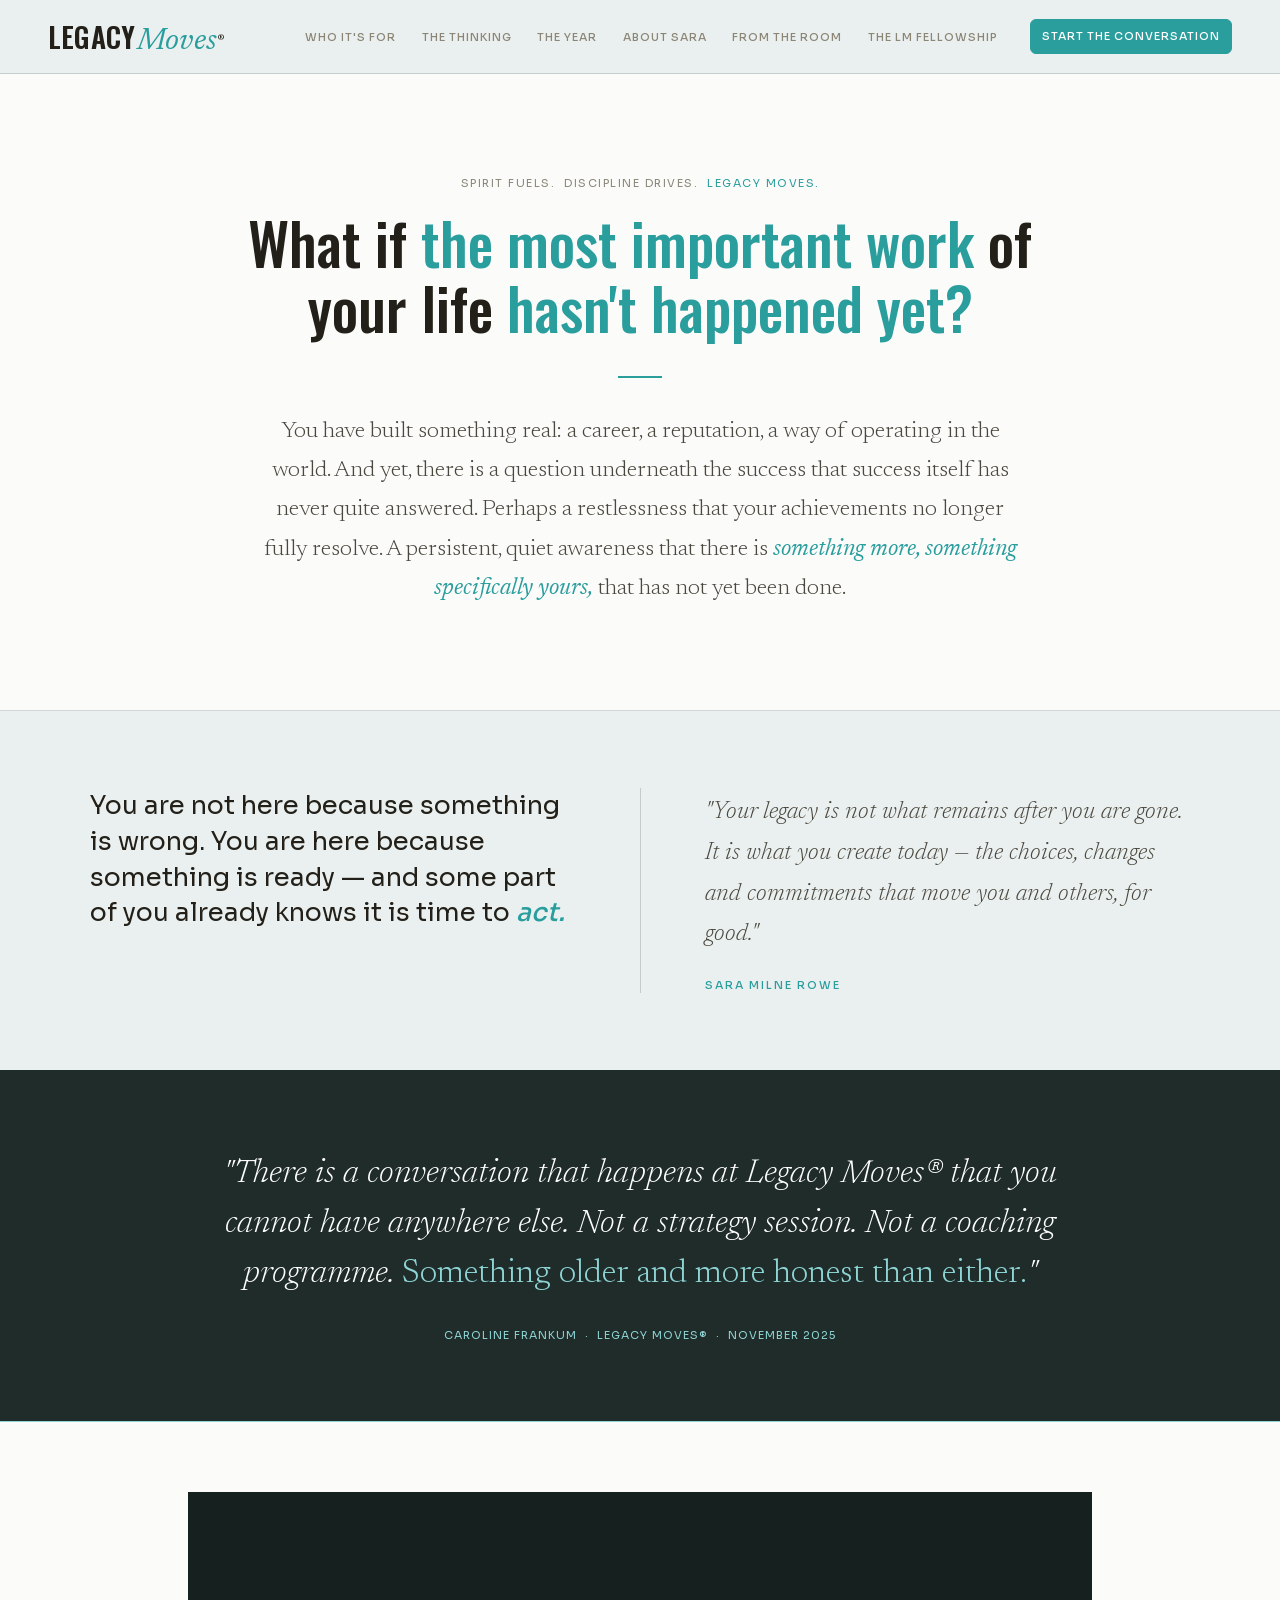
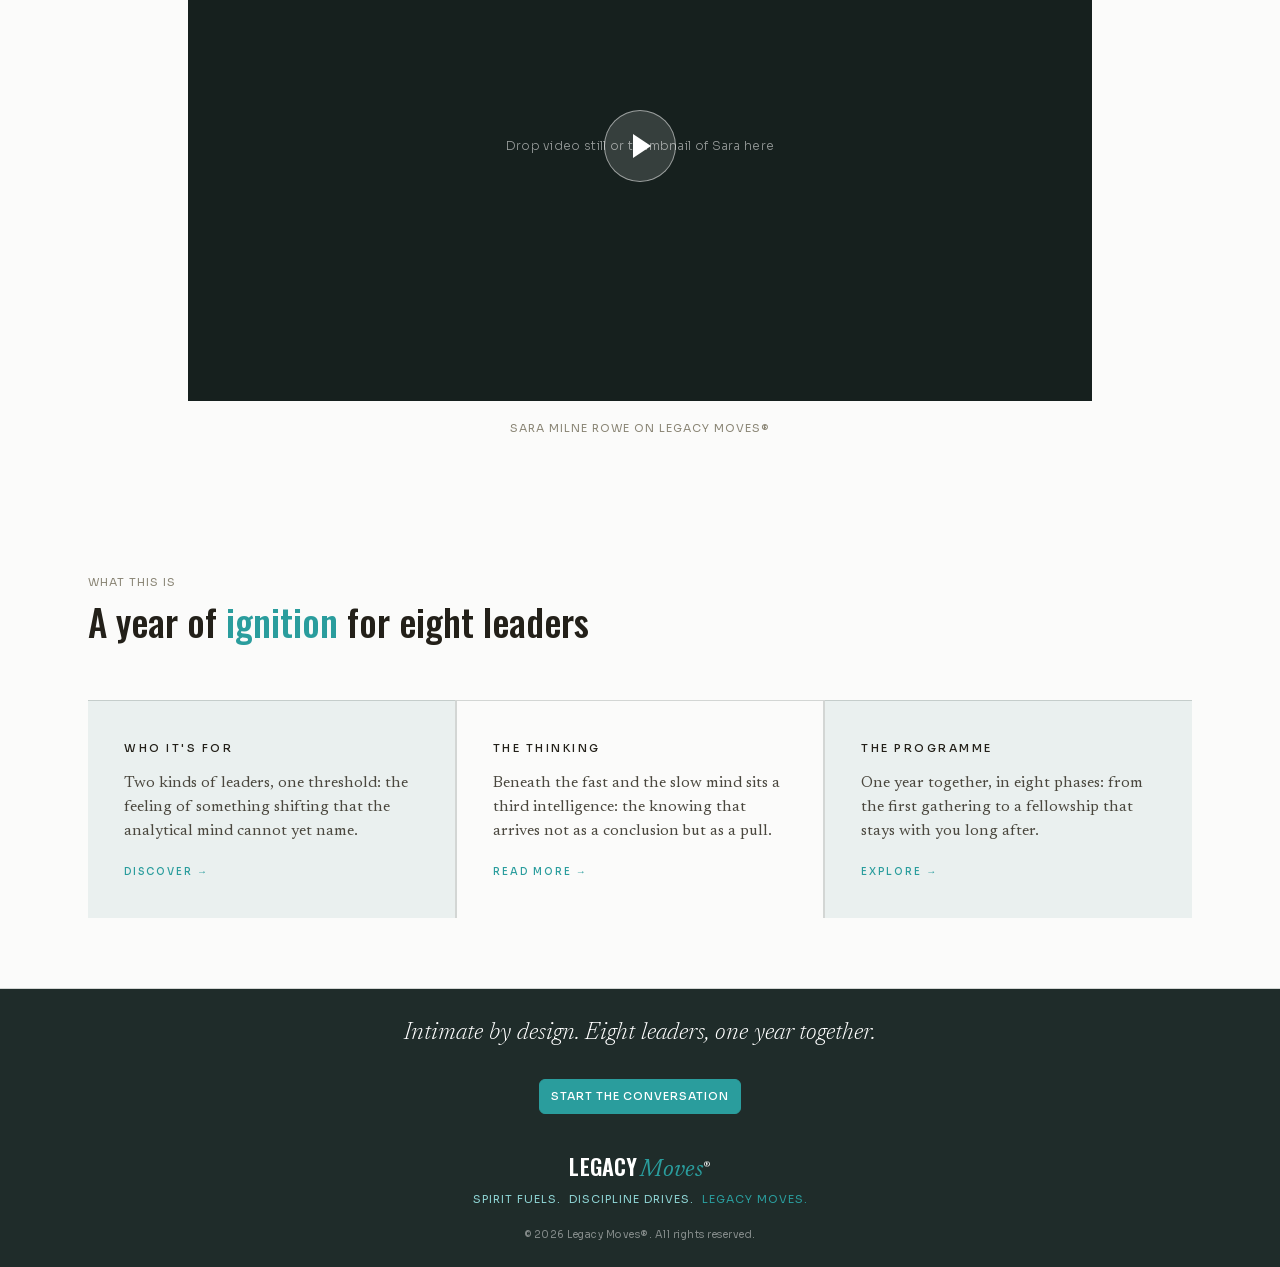
==== index.html @ 5fa6271a "colour updates" ====
<!DOCTYPE html>
<html lang="en">
<head>
<meta charset="utf-8">
<meta name="viewport" content="width=device-width, initial-scale=1">
<title>Legacy Moves® — A year of ignition for eight leaders</title>
<link rel="stylesheet" href="css/fonts.css">
<link rel="stylesheet" href="css/style.css">
</head>
<body>
  <header class="site-header">
    <div class="header-top">
      <a href="index.html" class="logo-lockup">
        <span class="wordmark">Legacy</span><span class="wordmark-script">Moves</span><sup class="wordmark-r">®</sup>
      </a>
      <nav class="site-nav" id="site-nav">
        <a href="who-its-for.html" class="nav-link">Who it's for</a>
        <a href="the-thinking.html" class="nav-link">The thinking</a>
        <a href="the-year.html" class="nav-link">The Year</a>
        <a href="about-sara.html" class="nav-link">About Sara</a>
        <a href="from-the-room.html" class="nav-link">From the room</a>
        <a href="the-fellowship.html" class="nav-link">The LM Fellowship</a>
        <a href="start-the-conversation.html" class="cta-link nav-cta">Start the conversation</a>
      </nav>
      <div class="header-actions">
        <a href="start-the-conversation.html" class="cta-link header-cta">Start the conversation</a>
        <button class="nav-toggle" aria-label="Toggle navigation" aria-expanded="false" aria-controls="site-nav">
          <span class="bar"></span><span class="bar"></span><span class="bar"></span>
        </button>
      </div>
    </div>
  </header>

  <main>

  <div data-screen-label="Home">
    <section style="background:var(--color-bg);border-bottom:1px solid var(--color-border);">
      <div class="wrap" style="max-width:900px;margin:0 auto;padding:clamp(72px,8vw,112px) 48px;text-align:center;">
        <div class="hero-tagline">Spirit Fuels.&nbsp;&nbsp;Discipline Drives.&nbsp;&nbsp;<span style="color:var(--color-teal);">Legacy Moves.</span></div>
        <h1 style="font-family:'Oswald',sans-serif;font-weight:500;text-transform:none;font-size:clamp(30px,4.6vw,58px);line-height:1.12;letter-spacing:0;color:var(--color-text);margin:0;">What if <span style="color:var(--color-teal);">the most important work</span> of your life <span style="color:var(--color-teal);">hasn't happened yet?</span></h1>
        <div style="width:44px;height:2px;background:var(--color-teal);margin:36px auto 0;"></div>
        <p style="font-family:'Newsreader',serif;font-size:clamp(19px,1.8vw,23px);font-weight:300;color:var(--color-text-secondary);max-width:760px;margin:34px auto 0;line-height:1.7;">You have built something real: a career, a reputation, a way of operating in the world. And yet, there is a question underneath the success that success itself has never quite answered. Perhaps a restlessness that your achievements no longer fully resolve. A persistent, quiet awareness that there is <span style="color:var(--color-teal);font-style:italic;font-weight:500;">something more, something specifically yours,</span> that has not yet been done.</p>
      </div>
    </section>

    <section class="wrap" style="background:var(--color-bg-alt);padding:clamp(48px,6vw,80px) 7vw;">
      <div class="stack-sm" style="max-width:1180px;margin:0 auto;display:grid;grid-template-columns:1fr 1px 1fr;gap:clamp(40px,5vw,80px);align-items:stretch;">
        <div>
          <p style="font-family:'Sora',sans-serif;font-size:clamp(20px,2vw,27px);font-weight:400;line-height:1.4;color:var(--color-text);margin:0;">You are not here because something is wrong. You are here because something is ready — and some part of you already knows it is time to <span style="color:var(--color-teal);font-style:italic;font-weight:500;">act.</span></p>
        </div>
        <div class="divider-hide" style="background:var(--color-border);width:1px;"></div>
        <div style="padding-top:4px;">
          <p style="font-family:'Newsreader',serif;font-style:italic;font-weight:300;font-size:clamp(18px,1.9vw,24px);line-height:1.7;color:var(--color-text-secondary);margin:0 0 22px;">"Your legacy is not what remains after you are gone. It is what you create today — the choices, changes and commitments that move you and others, for good."</p>
          <span style="font-family:'Sora',sans-serif;font-size:11px;font-weight:500;letter-spacing:2px;text-transform:uppercase;color:var(--color-teal);">Sara Milne Rowe</span>
        </div>
      </div>
    </section>

    <section style="background:var(--color-brown);padding:80px 80px;position:relative;overflow:hidden;">
      <p style="font-family:'Newsreader',serif;font-size:clamp(22px,2.6vw,34px);font-weight:300;font-style:italic;line-height:1.5;color:var(--color-white);max-width:880px;margin:0 auto;text-align:center;position:relative;text-wrap:balance;">"There is a conversation that happens at Legacy Moves® that you cannot have anywhere else. Not a strategy session. Not a coaching programme. <em style="color:var(--color-teal-light);font-style:normal;">Something older and more honest </em><span style="white-space:nowrap;"><em style="color:var(--color-teal-light);font-style:normal;">than either.</em>"</span></p>
      <p style="margin:28px 0 0;text-align:center;font-family:'Sora',sans-serif;font-weight:400;font-size:11px;color:var(--color-teal-light);letter-spacing:1px;text-transform:uppercase;position:relative;">Caroline Frankum &nbsp;·&nbsp; Legacy Moves® &nbsp;·&nbsp; November 2025</p>
      <div style="position:absolute;bottom:0;left:0;right:0;height:1px;background:var(--color-teal-light);"></div>
    </section>

    <section style="background:var(--color-bg);">
      <div class="wrap" style="max-width:1000px;margin:0 auto;padding:clamp(48px,5.5vw,76px) 48px;">
        <div style="aspect-ratio:16/9;background:var(--color-text);position:relative;display:flex;align-items:center;justify-content:center;overflow:hidden;">
          <div class="media-placeholder" style="width:100%;height:100%;">Drop video still or thumbnail of Sara here</div>
          <div style="position:absolute;width:72px;height:72px;border-radius:50%;background:rgba(var(--white-rgb),.14);border:1px solid rgba(var(--white-rgb),.5);display:flex;align-items:center;justify-content:center;pointer-events:none;">
            <div style="width:0;height:0;border-top:12px solid transparent;border-bottom:12px solid transparent;border-left:18px solid var(--color-white);margin-left:4px;"></div>
          </div>
        </div>
        <p style="margin:20px 0 0;text-align:center;font-family:'Sora',sans-serif;font-weight:400;font-size:11px;color:var(--color-text-label);letter-spacing:1px;text-transform:uppercase;">Sara Milne Rowe on Legacy Moves®</p>
      </div>
    </section>

    <section style="background:var(--color-bg);border-bottom:1px solid var(--color-border);">
      <div class="wrap" style="max-width:1200px;margin:0 auto;padding:clamp(48px,5.5vw,76px) 48px;">
        <div style="margin-bottom:56px;">
          <span style="font-family:'Sora',sans-serif;font-size:11px;font-weight:400;letter-spacing:1px;color:var(--color-text-label);text-transform:uppercase;display:block;">What this is</span>
          <h2 style="font-family:'Oswald',sans-serif;font-weight:500;text-transform:none;font-size:clamp(24px,2.9vw,38px);line-height:1.15;color:var(--color-text);margin:12px 0 0;">A year of <span style="color:var(--color-teal);">ignition</span> for eight leaders</h2>
        </div>
        <div class="stack-sm" style="display:grid;grid-template-columns:repeat(3,1fr);gap:2px;background:var(--color-border);">
          <a href="who-its-for.html" style="text-decoration:none;color:inherit;cursor:pointer;background:var(--color-bg-alt);padding:40px 36px;border-top:1px solid var(--color-border);display:flex;flex-direction:column;">
            <span style="font-family:'Sora',sans-serif;font-size:11px;font-weight:500;letter-spacing:2.5px;color:var(--color-text);text-transform:uppercase;">Who it's for</span>
            <p style="font-family:'Newsreader',serif;font-size:16px;font-weight:400;color:var(--color-text-secondary);line-height:1.5;margin:16px 0 22px;">Two kinds of leaders, one threshold: the feeling of something shifting that the analytical mind cannot yet name.</p>
            <span style="font-family:'Sora',sans-serif;font-size:10px;font-weight:500;letter-spacing:2px;color:var(--color-teal);text-transform:uppercase;margin-top:auto;">Discover →</span>
          </a>
          <a href="the-thinking.html" style="text-decoration:none;color:inherit;cursor:pointer;background:var(--color-bg);padding:40px 36px;border-top:1px solid var(--color-border);display:flex;flex-direction:column;">
            <span style="font-family:'Sora',sans-serif;font-size:11px;font-weight:500;letter-spacing:2.5px;color:var(--color-text);text-transform:uppercase;">The thinking</span>
            <p style="font-family:'Newsreader',serif;font-size:16px;font-weight:400;color:var(--color-text-secondary);line-height:1.5;margin:16px 0 22px;">Beneath the fast and the slow mind sits a third intelligence: the knowing that arrives not as a conclusion but as a pull.</p>
            <span style="font-family:'Sora',sans-serif;font-size:10px;font-weight:500;letter-spacing:2px;color:var(--color-teal);text-transform:uppercase;margin-top:auto;">Read more →</span>
          </a>
          <a href="the-year.html" style="text-decoration:none;color:inherit;cursor:pointer;background:var(--color-bg-alt);padding:40px 36px;border-top:1px solid var(--color-border);display:flex;flex-direction:column;">
            <span style="font-family:'Sora',sans-serif;font-size:11px;font-weight:500;letter-spacing:2.5px;color:var(--color-text);text-transform:uppercase;">The programme</span>
            <p style="font-family:'Newsreader',serif;font-size:16px;font-weight:400;color:var(--color-text-secondary);line-height:1.5;margin:16px 0 22px;">One year together, in eight phases: from the first gathering to a fellowship that stays with you long after.</p>
            <span style="font-family:'Sora',sans-serif;font-size:10px;font-weight:500;letter-spacing:2px;color:var(--color-teal);text-transform:uppercase;margin-top:auto;">Explore →</span>
          </a>
        </div>
      </div>
    </section>


  </div>
  
  </main>

  <footer class="site-footer">
    <div class="footer-inner">
      <p class="footer-quote">Intimate by design. Eight leaders, one year together.</p>
      <a href="start-the-conversation.html" class="cta-link footer-cta">Start the conversation</a>
      <a href="index.html" class="footer-logo"><span class="wordmark">Legacy</span><span class="wordmark-script">Moves</span><sup class="wordmark-r">®</sup></a>
      <div class="footer-tagline">Spirit Fuels.&nbsp;&nbsp;Discipline Drives.&nbsp;&nbsp;<span style="color:var(--color-teal);">Legacy Moves.</span></div>
      <div class="footer-copyright">© 2026 Legacy Moves®. All rights reserved.</div>
    </div>
  </footer>

<script src="js/nav.js"></script>
</body>
</html>
---- css/fonts.css ----
/* vietnamese */
@font-face {
  font-family: 'Newsreader';
  font-style: italic;
  font-weight: 300;
  font-display: swap;
  src: url("/assets/fonts/cfc5e16e.woff2") format('woff2');
  unicode-range: U+0102-0103, U+0110-0111, U+0128-0129, U+0168-0169, U+01A0-01A1, U+01AF-01B0, U+0300-0301, U+0303-0304, U+0308-0309, U+0323, U+0329, U+1EA0-1EF9, U+20AB;
}
/* latin-ext */
@font-face {
  font-family: 'Newsreader';
  font-style: italic;
  font-weight: 300;
  font-display: swap;
  src: url("/assets/fonts/afd64fbc.woff2") format('woff2');
  unicode-range: U+0100-02BA, U+02BD-02C5, U+02C7-02CC, U+02CE-02D7, U+02DD-02FF, U+0304, U+0308, U+0329, U+1D00-1DBF, U+1E00-1E9F, U+1EF2-1EFF, U+2020, U+20A0-20AB, U+20AD-20C0, U+2113, U+2C60-2C7F, U+A720-A7FF;
}
/* latin */
@font-face {
  font-family: 'Newsreader';
  font-style: italic;
  font-weight: 300;
  font-display: swap;
  src: url("/assets/fonts/094e027c.woff2") format('woff2');
  unicode-range: U+0000-00FF, U+0131, U+0152-0153, U+02BB-02BC, U+02C6, U+02DA, U+02DC, U+0304, U+0308, U+0329, U+2000-206F, U+20AC, U+2122, U+2191, U+2193, U+2212, U+2215, U+FEFF, U+FFFD;
}
/* vietnamese */
@font-face {
  font-family: 'Newsreader';
  font-style: italic;
  font-weight: 400;
  font-display: swap;
  src: url("/assets/fonts/cfc5e16e.woff2") format('woff2');
  unicode-range: U+0102-0103, U+0110-0111, U+0128-0129, U+0168-0169, U+01A0-01A1, U+01AF-01B0, U+0300-0301, U+0303-0304, U+0308-0309, U+0323, U+0329, U+1EA0-1EF9, U+20AB;
}
/* latin-ext */
@font-face {
  font-family: 'Newsreader';
  font-style: italic;
  font-weight: 400;
  font-display: swap;
  src: url("/assets/fonts/afd64fbc.woff2") format('woff2');
  unicode-range: U+0100-02BA, U+02BD-02C5, U+02C7-02CC, U+02CE-02D7, U+02DD-02FF, U+0304, U+0308, U+0329, U+1D00-1DBF, U+1E00-1E9F, U+1EF2-1EFF, U+2020, U+20A0-20AB, U+20AD-20C0, U+2113, U+2C60-2C7F, U+A720-A7FF;
}
/* latin */
@font-face {
  font-family: 'Newsreader';
  font-style: italic;
  font-weight: 400;
  font-display: swap;
  src: url("/assets/fonts/094e027c.woff2") format('woff2');
  unicode-range: U+0000-00FF, U+0131, U+0152-0153, U+02BB-02BC, U+02C6, U+02DA, U+02DC, U+0304, U+0308, U+0329, U+2000-206F, U+20AC, U+2122, U+2191, U+2193, U+2212, U+2215, U+FEFF, U+FFFD;
}
/* vietnamese */
@font-face {
  font-family: 'Newsreader';
  font-style: normal;
  font-weight: 300;
  font-display: swap;
  src: url("/assets/fonts/a1103eac.woff2") format('woff2');
  unicode-range: U+0102-0103, U+0110-0111, U+0128-0129, U+0168-0169, U+01A0-01A1, U+01AF-01B0, U+0300-0301, U+0303-0304, U+0308-0309, U+0323, U+0329, U+1EA0-1EF9, U+20AB;
}
/* latin-ext */
@font-face {
  font-family: 'Newsreader';
  font-style: normal;
  font-weight: 300;
  font-display: swap;
  src: url("/assets/fonts/340920d0.woff2") format('woff2');
  unicode-range: U+0100-02BA, U+02BD-02C5, U+02C7-02CC, U+02CE-02D7, U+02DD-02FF, U+0304, U+0308, U+0329, U+1D00-1DBF, U+1E00-1E9F, U+1EF2-1EFF, U+2020, U+20A0-20AB, U+20AD-20C0, U+2113, U+2C60-2C7F, U+A720-A7FF;
}
/* latin */
@font-face {
  font-family: 'Newsreader';
  font-style: normal;
  font-weight: 300;
  font-display: swap;
  src: url("/assets/fonts/ece4867a.woff2") format('woff2');
  unicode-range: U+0000-00FF, U+0131, U+0152-0153, U+02BB-02BC, U+02C6, U+02DA, U+02DC, U+0304, U+0308, U+0329, U+2000-206F, U+20AC, U+2122, U+2191, U+2193, U+2212, U+2215, U+FEFF, U+FFFD;
}
/* vietnamese */
@font-face {
  font-family: 'Newsreader';
  font-style: normal;
  font-weight: 400;
  font-display: swap;
  src: url("/assets/fonts/a1103eac.woff2") format('woff2');
  unicode-range: U+0102-0103, U+0110-0111, U+0128-0129, U+0168-0169, U+01A0-01A1, U+01AF-01B0, U+0300-0301, U+0303-0304, U+0308-0309, U+0323, U+0329, U+1EA0-1EF9, U+20AB;
}
/* latin-ext */
@font-face {
  font-family: 'Newsreader';
  font-style: normal;
  font-weight: 400;
  font-display: swap;
  src: url("/assets/fonts/340920d0.woff2") format('woff2');
  unicode-range: U+0100-02BA, U+02BD-02C5, U+02C7-02CC, U+02CE-02D7, U+02DD-02FF, U+0304, U+0308, U+0329, U+1D00-1DBF, U+1E00-1E9F, U+1EF2-1EFF, U+2020, U+20A0-20AB, U+20AD-20C0, U+2113, U+2C60-2C7F, U+A720-A7FF;
}
/* latin */
@font-face {
  font-family: 'Newsreader';
  font-style: normal;
  font-weight: 400;
  font-display: swap;
  src: url("/assets/fonts/ece4867a.woff2") format('woff2');
  unicode-range: U+0000-00FF, U+0131, U+0152-0153, U+02BB-02BC, U+02C6, U+02DA, U+02DC, U+0304, U+0308, U+0329, U+2000-206F, U+20AC, U+2122, U+2191, U+2193, U+2212, U+2215, U+FEFF, U+FFFD;
}
/* vietnamese */
@font-face {
  font-family: 'Newsreader';
  font-style: normal;
  font-weight: 500;
  font-display: swap;
  src: url("/assets/fonts/a1103eac.woff2") format('woff2');
  unicode-range: U+0102-0103, U+0110-0111, U+0128-0129, U+0168-0169, U+01A0-01A1, U+01AF-01B0, U+0300-0301, U+0303-0304, U+0308-0309, U+0323, U+0329, U+1EA0-1EF9, U+20AB;
}
/* latin-ext */
@font-face {
  font-family: 'Newsreader';
  font-style: normal;
  font-weight: 500;
  font-display: swap;
  src: url("/assets/fonts/340920d0.woff2") format('woff2');
  unicode-range: U+0100-02BA, U+02BD-02C5, U+02C7-02CC, U+02CE-02D7, U+02DD-02FF, U+0304, U+0308, U+0329, U+1D00-1DBF, U+1E00-1E9F, U+1EF2-1EFF, U+2020, U+20A0-20AB, U+20AD-20C0, U+2113, U+2C60-2C7F, U+A720-A7FF;
}
/* latin */
@font-face {
  font-family: 'Newsreader';
  font-style: normal;
  font-weight: 500;
  font-display: swap;
  src: url("/assets/fonts/ece4867a.woff2") format('woff2');
  unicode-range: U+0000-00FF, U+0131, U+0152-0153, U+02BB-02BC, U+02C6, U+02DA, U+02DC, U+0304, U+0308, U+0329, U+2000-206F, U+20AC, U+2122, U+2191, U+2193, U+2212, U+2215, U+FEFF, U+FFFD;
}
/* vietnamese */
@font-face {
  font-family: 'Newsreader';
  font-style: normal;
  font-weight: 600;
  font-display: swap;
  src: url("/assets/fonts/a1103eac.woff2") format('woff2');
  unicode-range: U+0102-0103, U+0110-0111, U+0128-0129, U+0168-0169, U+01A0-01A1, U+01AF-01B0, U+0300-0301, U+0303-0304, U+0308-0309, U+0323, U+0329, U+1EA0-1EF9, U+20AB;
}
/* latin-ext */
@font-face {
  font-family: 'Newsreader';
  font-style: normal;
  font-weight: 600;
  font-display: swap;
  src: url("/assets/fonts/340920d0.woff2") format('woff2');
  unicode-range: U+0100-02BA, U+02BD-02C5, U+02C7-02CC, U+02CE-02D7, U+02DD-02FF, U+0304, U+0308, U+0329, U+1D00-1DBF, U+1E00-1E9F, U+1EF2-1EFF, U+2020, U+20A0-20AB, U+20AD-20C0, U+2113, U+2C60-2C7F, U+A720-A7FF;
}
/* latin */
@font-face {
  font-family: 'Newsreader';
  font-style: normal;
  font-weight: 600;
  font-display: swap;
  src: url("/assets/fonts/ece4867a.woff2") format('woff2');
  unicode-range: U+0000-00FF, U+0131, U+0152-0153, U+02BB-02BC, U+02C6, U+02DA, U+02DC, U+0304, U+0308, U+0329, U+2000-206F, U+20AC, U+2122, U+2191, U+2193, U+2212, U+2215, U+FEFF, U+FFFD;
}
/* cyrillic-ext */
@font-face {
  font-family: 'Oswald';
  font-style: normal;
  font-weight: 500;
  font-display: swap;
  src: url("/assets/fonts/bccea390.woff2") format('woff2');
  unicode-range: U+0460-052F, U+1C80-1C8A, U+20B4, U+2DE0-2DFF, U+A640-A69F, U+FE2E-FE2F;
}
/* cyrillic */
@font-face {
  font-family: 'Oswald';
  font-style: normal;
  font-weight: 500;
  font-display: swap;
  src: url("/assets/fonts/b492209b.woff2") format('woff2');
  unicode-range: U+0301, U+0400-045F, U+0490-0491, U+04B0-04B1, U+2116;
}
/* vietnamese */
@font-face {
  font-family: 'Oswald';
  font-style: normal;
  font-weight: 500;
  font-display: swap;
  src: url("/assets/fonts/a091913e.woff2") format('woff2');
  unicode-range: U+0102-0103, U+0110-0111, U+0128-0129, U+0168-0169, U+01A0-01A1, U+01AF-01B0, U+0300-0301, U+0303-0304, U+0308-0309, U+0323, U+0329, U+1EA0-1EF9, U+20AB;
}
/* latin-ext */
@font-face {
  font-family: 'Oswald';
  font-style: normal;
  font-weight: 500;
  font-display: swap;
  src: url("/assets/fonts/d743a688.woff2") format('woff2');
  unicode-range: U+0100-02BA, U+02BD-02C5, U+02C7-02CC, U+02CE-02D7, U+02DD-02FF, U+0304, U+0308, U+0329, U+1D00-1DBF, U+1E00-1E9F, U+1EF2-1EFF, U+2020, U+20A0-20AB, U+20AD-20C0, U+2113, U+2C60-2C7F, U+A720-A7FF;
}
/* latin */
@font-face {
  font-family: 'Oswald';
  font-style: normal;
  font-weight: 500;
  font-display: swap;
  src: url("/assets/fonts/98497f01.woff2") format('woff2');
  unicode-range: U+0000-00FF, U+0131, U+0152-0153, U+02BB-02BC, U+02C6, U+02DA, U+02DC, U+0304, U+0308, U+0329, U+2000-206F, U+20AC, U+2122, U+2191, U+2193, U+2212, U+2215, U+FEFF, U+FFFD;
}
/* cyrillic-ext */
@font-face {
  font-family: 'Oswald';
  font-style: normal;
  font-weight: 600;
  font-display: swap;
  src: url("/assets/fonts/bccea390.woff2") format('woff2');
  unicode-range: U+0460-052F, U+1C80-1C8A, U+20B4, U+2DE0-2DFF, U+A640-A69F, U+FE2E-FE2F;
}
/* cyrillic */
@font-face {
  font-family: 'Oswald';
  font-style: normal;
  font-weight: 600;
  font-display: swap;
  src: url("/assets/fonts/b492209b.woff2") format('woff2');
  unicode-range: U+0301, U+0400-045F, U+0490-0491, U+04B0-04B1, U+2116;
}
/* vietnamese */
@font-face {
  font-family: 'Oswald';
  font-style: normal;
  font-weight: 600;
  font-display: swap;
  src: url("/assets/fonts/a091913e.woff2") format('woff2');
  unicode-range: U+0102-0103, U+0110-0111, U+0128-0129, U+0168-0169, U+01A0-01A1, U+01AF-01B0, U+0300-0301, U+0303-0304, U+0308-0309, U+0323, U+0329, U+1EA0-1EF9, U+20AB;
}
/* latin-ext */
@font-face {
  font-family: 'Oswald';
  font-style: normal;
  font-weight: 600;
  font-display: swap;
  src: url("/assets/fonts/d743a688.woff2") format('woff2');
  unicode-range: U+0100-02BA, U+02BD-02C5, U+02C7-02CC, U+02CE-02D7, U+02DD-02FF, U+0304, U+0308, U+0329, U+1D00-1DBF, U+1E00-1E9F, U+1EF2-1EFF, U+2020, U+20A0-20AB, U+20AD-20C0, U+2113, U+2C60-2C7F, U+A720-A7FF;
}
/* latin */
@font-face {
  font-family: 'Oswald';
  font-style: normal;
  font-weight: 600;
  font-display: swap;
  src: url("/assets/fonts/98497f01.woff2") format('woff2');
  unicode-range: U+0000-00FF, U+0131, U+0152-0153, U+02BB-02BC, U+02C6, U+02DA, U+02DC, U+0304, U+0308, U+0329, U+2000-206F, U+20AC, U+2122, U+2191, U+2193, U+2212, U+2215, U+FEFF, U+FFFD;
}
/* cyrillic-ext */
@font-face {
  font-family: 'Oswald';
  font-style: normal;
  font-weight: 700;
  font-display: swap;
  src: url("/assets/fonts/bccea390.woff2") format('woff2');
  unicode-range: U+0460-052F, U+1C80-1C8A, U+20B4, U+2DE0-2DFF, U+A640-A69F, U+FE2E-FE2F;
}
/* cyrillic */
@font-face {
  font-family: 'Oswald';
  font-style: normal;
  font-weight: 700;
  font-display: swap;
  src: url("/assets/fonts/b492209b.woff2") format('woff2');
  unicode-range: U+0301, U+0400-045F, U+0490-0491, U+04B0-04B1, U+2116;
}
/* vietnamese */
@font-face {
  font-family: 'Oswald';
  font-style: normal;
  font-weight: 700;
  font-display: swap;
  src: url("/assets/fonts/a091913e.woff2") format('woff2');
  unicode-range: U+0102-0103, U+0110-0111, U+0128-0129, U+0168-0169, U+01A0-01A1, U+01AF-01B0, U+0300-0301, U+0303-0304, U+0308-0309, U+0323, U+0329, U+1EA0-1EF9, U+20AB;
}
/* latin-ext */
@font-face {
  font-family: 'Oswald';
  font-style: normal;
  font-weight: 700;
  font-display: swap;
  src: url("/assets/fonts/d743a688.woff2") format('woff2');
  unicode-range: U+0100-02BA, U+02BD-02C5, U+02C7-02CC, U+02CE-02D7, U+02DD-02FF, U+0304, U+0308, U+0329, U+1D00-1DBF, U+1E00-1E9F, U+1EF2-1EFF, U+2020, U+20A0-20AB, U+20AD-20C0, U+2113, U+2C60-2C7F, U+A720-A7FF;
}
/* latin */
@font-face {
  font-family: 'Oswald';
  font-style: normal;
  font-weight: 700;
  font-display: swap;
  src: url("/assets/fonts/98497f01.woff2") format('woff2');
  unicode-range: U+0000-00FF, U+0131, U+0152-0153, U+02BB-02BC, U+02C6, U+02DA, U+02DC, U+0304, U+0308, U+0329, U+2000-206F, U+20AC, U+2122, U+2191, U+2193, U+2212, U+2215, U+FEFF, U+FFFD;
}
/* latin-ext */
@font-face {
  font-family: 'Sora';
  font-style: normal;
  font-weight: 300;
  font-display: swap;
  src: url("/assets/fonts/57569755.woff2") format('woff2');
  unicode-range: U+0100-02BA, U+02BD-02C5, U+02C7-02CC, U+02CE-02D7, U+02DD-02FF, U+0304, U+0308, U+0329, U+1D00-1DBF, U+1E00-1E9F, U+1EF2-1EFF, U+2020, U+20A0-20AB, U+20AD-20C0, U+2113, U+2C60-2C7F, U+A720-A7FF;
}
/* latin */
@font-face {
  font-family: 'Sora';
  font-style: normal;
  font-weight: 300;
  font-display: swap;
  src: url("/assets/fonts/3f2273fe.woff2") format('woff2');
  unicode-range: U+0000-00FF, U+0131, U+0152-0153, U+02BB-02BC, U+02C6, U+02DA, U+02DC, U+0304, U+0308, U+0329, U+2000-206F, U+20AC, U+2122, U+2191, U+2193, U+2212, U+2215, U+FEFF, U+FFFD;
}
/* latin-ext */
@font-face {
  font-family: 'Sora';
  font-style: normal;
  font-weight: 400;
  font-display: swap;
  src: url("/assets/fonts/57569755.woff2") format('woff2');
  unicode-range: U+0100-02BA, U+02BD-02C5, U+02C7-02CC, U+02CE-02D7, U+02DD-02FF, U+0304, U+0308, U+0329, U+1D00-1DBF, U+1E00-1E9F, U+1EF2-1EFF, U+2020, U+20A0-20AB, U+20AD-20C0, U+2113, U+2C60-2C7F, U+A720-A7FF;
}
/* latin */
@font-face {
  font-family: 'Sora';
  font-style: normal;
  font-weight: 400;
  font-display: swap;
  src: url("/assets/fonts/3f2273fe.woff2") format('woff2');
  unicode-range: U+0000-00FF, U+0131, U+0152-0153, U+02BB-02BC, U+02C6, U+02DA, U+02DC, U+0304, U+0308, U+0329, U+2000-206F, U+20AC, U+2122, U+2191, U+2193, U+2212, U+2215, U+FEFF, U+FFFD;
}
/* latin-ext */
@font-face {
  font-family: 'Sora';
  font-style: normal;
  font-weight: 500;
  font-display: swap;
  src: url("/assets/fonts/57569755.woff2") format('woff2');
  unicode-range: U+0100-02BA, U+02BD-02C5, U+02C7-02CC, U+02CE-02D7, U+02DD-02FF, U+0304, U+0308, U+0329, U+1D00-1DBF, U+1E00-1E9F, U+1EF2-1EFF, U+2020, U+20A0-20AB, U+20AD-20C0, U+2113, U+2C60-2C7F, U+A720-A7FF;
}
/* latin */
@font-face {
  font-family: 'Sora';
  font-style: normal;
  font-weight: 500;
  font-display: swap;
  src: url("/assets/fonts/3f2273fe.woff2") format('woff2');
  unicode-range: U+0000-00FF, U+0131, U+0152-0153, U+02BB-02BC, U+02C6, U+02DA, U+02DC, U+0304, U+0308, U+0329, U+2000-206F, U+20AC, U+2122, U+2191, U+2193, U+2212, U+2215, U+FEFF, U+FFFD;
}
/* latin-ext */
@font-face {
  font-family: 'Sora';
  font-style: normal;
  font-weight: 600;
  font-display: swap;
  src: url("/assets/fonts/57569755.woff2") format('woff2');
  unicode-range: U+0100-02BA, U+02BD-02C5, U+02C7-02CC, U+02CE-02D7, U+02DD-02FF, U+0304, U+0308, U+0329, U+1D00-1DBF, U+1E00-1E9F, U+1EF2-1EFF, U+2020, U+20A0-20AB, U+20AD-20C0, U+2113, U+2C60-2C7F, U+A720-A7FF;
}
/* latin */
@font-face {
  font-family: 'Sora';
  font-style: normal;
  font-weight: 600;
  font-display: swap;
  src: url("/assets/fonts/3f2273fe.woff2") format('woff2');
  unicode-range: U+0000-00FF, U+0131, U+0152-0153, U+02BB-02BC, U+02C6, U+02DA, U+02DC, U+0304, U+0308, U+0329, U+2000-206F, U+20AC, U+2122, U+2191, U+2193, U+2212, U+2215, U+FEFF, U+FFFD;
}
/* latin-ext */
@font-face {
  font-family: 'Sora';
  font-style: normal;
  font-weight: 700;
  font-display: swap;
  src: url("/assets/fonts/57569755.woff2") format('woff2');
  unicode-range: U+0100-02BA, U+02BD-02C5, U+02C7-02CC, U+02CE-02D7, U+02DD-02FF, U+0304, U+0308, U+0329, U+1D00-1DBF, U+1E00-1E9F, U+1EF2-1EFF, U+2020, U+20A0-20AB, U+20AD-20C0, U+2113, U+2C60-2C7F, U+A720-A7FF;
}
/* latin */
@font-face {
  font-family: 'Sora';
  font-style: normal;
  font-weight: 700;
  font-display: swap;
  src: url("/assets/fonts/3f2273fe.woff2") format('woff2');
  unicode-range: U+0000-00FF, U+0131, U+0152-0153, U+02BB-02BC, U+02C6, U+02DA, U+02DC, U+0304, U+0308, U+0329, U+2000-206F, U+20AC, U+2122, U+2191, U+2193, U+2212, U+2215, U+FEFF, U+FFFD;
}
/* latin-ext */
@font-face {
  font-family: 'Sora';
  font-style: normal;
  font-weight: 800;
  font-display: swap;
  src: url("/assets/fonts/57569755.woff2") format('woff2');
  unicode-range: U+0100-02BA, U+02BD-02C5, U+02C7-02CC, U+02CE-02D7, U+02DD-02FF, U+0304, U+0308, U+0329, U+1D00-1DBF, U+1E00-1E9F, U+1EF2-1EFF, U+2020, U+20A0-20AB, U+20AD-20C0, U+2113, U+2C60-2C7F, U+A720-A7FF;
}
/* latin */
@font-face {
  font-family: 'Sora';
  font-style: normal;
  font-weight: 800;
  font-display: swap;
  src: url("/assets/fonts/3f2273fe.woff2") format('woff2');
  unicode-range: U+0000-00FF, U+0131, U+0152-0153, U+02BB-02BC, U+02C6, U+02DA, U+02DC, U+0304, U+0308, U+0329, U+2000-206F, U+20AC, U+2122, U+2191, U+2193, U+2212, U+2215, U+FEFF, U+FFFD;
}
---- css/style.css ----
/* Legacy Moves — design tokens */
:root {
  /* Brand */
  --color-teal: #2A9D9D;
  --color-teal-hover: #23898A;
  --color-teal-deep: #1E8C8C;
  --color-teal-light: #8ED4D4;

  /* Text */
  --color-text: #232019;
  --color-text-secondary: #4A473E;
  --color-text-muted: #5A5A54;
  --color-text-quote: #726D5F;
  --color-text-label: #8B8676;
  --color-text-faint: #9A9A9A;

  /* Backgrounds */
  --color-bg: #FBFBFA;              
  --color-bg-alt: #EAF0EF;       
  --color-bg-base: #F5F5F5;
  --color-brown: #1F2C2A;          
  --color-placeholder-bg: #16201E; 
  --color-white: #FFFFFF;

  /* Lines & overlays */
  --color-border: rgba(31, 44, 42, .18); 
  --white-rgb: 255, 255, 255;
}

/* Legacy Moves — base styles */
* { box-sizing: border-box; }
html, body { margin: 0; padding: 0; background: var(--color-bg-base); overflow-x: hidden; }
::selection { background: var(--color-bg-base); }
body {
  width: 100%;
  background: var(--color-bg);
  color: var(--color-text);
  font-family: 'Newsreader', serif;
  font-weight: 300;
}
img { max-width: 100%; }
a { color: inherit; }

/* ════════ Container padding — shrinks on small screens ════════ */
@media (max-width: 640px) {
  .wrap {
    padding-left: 24px !important;
    padding-right: 24px !important;
  }
  footer { padding-left: 24px !important; padding-right: 24px !important; }
}

/* ════════ Header / nav ════════ */
header.site-header {
  position: sticky;
  top: 0;
  z-index: 50;
  background: var(--color-bg-alt);
  border-bottom: 1px solid var(--color-border);
}
.header-top {
  width: 100%;
  padding: 16px 48px;
  display: flex;
  align-items: center;
  justify-content: flex-start;
  gap: 32px;
  flex-wrap: nowrap;
}
.logo-lockup { cursor: pointer; text-decoration: none; color: inherit; display: block; flex-shrink: 0; }
.logo-lockup .wordmark {
  font-family: 'Oswald', sans-serif; font-weight: 600; text-transform: uppercase;
  font-size: 28px; letter-spacing: 0.2px; color: var(--color-text);
}
.logo-lockup .wordmark-script {
  font-family: 'Newsreader', serif; font-style: italic; font-weight: 500;
  font-size: 31px; color: var(--color-teal); margin-left: 2px;
}
.logo-lockup .wordmark-r { font-size: 14px; color: var(--color-text); }
.header-actions {
  display: flex;
  align-items: baseline;
  gap: 16px;
  flex-shrink: 0;
  position: relative;
  z-index: 101;
}
.header-cta { padding: 9px; }

nav.site-nav {
  display: flex;
  gap: clamp(14px, 2vw, 30px);
  flex-wrap: nowrap;
  align-items: baseline;
  margin-left: auto;
}
.nav-link {
  position: relative;
  cursor: pointer; text-decoration: none;
  font-family: 'Sora', sans-serif; font-weight: 500; text-transform: uppercase;
  letter-spacing: 1px; font-size: clamp(9px, 1vw, 11px);
  white-space: nowrap; flex-shrink: 0;
  color: var(--color-text-label);
}
.nav-link.active { color: var(--color-text); }
.nav-link.active::after {
  content: '';
  position: absolute;
  left: 0; right: 0; bottom: -5px;
  border-bottom: 1px solid var(--color-teal);
}
.cta-link {
  display: inline-block;
  cursor: pointer; text-decoration: none;
  font-family: 'Sora', sans-serif; font-weight: 500; text-transform: uppercase;
  letter-spacing: 1px; font-size: clamp(9px, 1vw, 11px);
  white-space: nowrap; flex-shrink: 0;
  color: var(--color-white); background: var(--color-teal); border: 1px solid var(--color-teal);
  border-radius: 6px; padding: 11px; line-height: 1;
  transition: background-color .15s ease, border-color .15s ease, transform .1s ease;
}
.nav-cta { display: none; }
a.cta-link:hover { color: var(--color-white); background: var(--color-teal-hover); border-color: var(--color-teal-hover); }
a.cta-link:active { transform: scale(0.97); }

/* Hamburger button — hidden until JS finds the nav doesn't fit */
.nav-toggle {
  display: none;
  appearance: none;
  background: none;
  border: none;
  cursor: pointer;
  padding: 8px;
  margin: -8px -8px -8px 4px;
  flex-shrink: 0;
}
.nav-toggle .bar {
  display: block;
  width: 24px;
  height: 2px;
  background: var(--color-text);
  margin: 5px 0;
  transition: transform .2s ease, opacity .2s ease, background-color .2s ease;
}
.nav-toggle[aria-expanded="true"] .bar:nth-child(1) { transform: translateY(7px) rotate(45deg); }
.nav-toggle[aria-expanded="true"] .bar:nth-child(2) { opacity: 0; }
.nav-toggle[aria-expanded="true"] .bar:nth-child(3) { transform: translateY(-7px) rotate(-45deg); }
.nav-toggle[aria-expanded="true"] .bar { background: var(--color-white); }

/* ════════ Collapsed (hamburger) mode — applied by JS when the nav no longer fits ════════ */
.site-header.nav-collapsed .header-cta { display: none; }
.site-header.nav-collapsed .nav-toggle { display: block; }
.site-header.nav-collapsed nav.site-nav {
  position: fixed;
  inset: 0;
  z-index: 100;
  background: var(--color-brown);
  flex-direction: column;
  align-items: center;
  justify-content: center;
  gap: 28px;
  padding: 96px 24px 48px;
  overflow-y: auto;
  opacity: 0;
  visibility: hidden;
  transition: opacity .3s ease, visibility 0s linear .3s;
}
.site-header.nav-collapsed nav.site-nav.open {
  opacity: 1;
  visibility: visible;
  transition: opacity .3s ease;
}
.site-header.nav-collapsed .nav-link {
  font-size: 20px;
  letter-spacing: 1.5px;
  color: rgba(var(--white-rgb), .65);
}
.site-header.nav-collapsed .nav-link.active { color: var(--color-white); }
.site-header.nav-collapsed .nav-link.active::after { border-bottom-color: var(--color-teal-light); }
.site-header.nav-collapsed .nav-cta {
  display: inline-block;
  margin-top: 16px;
  padding: 14px 32px;
}

@media (max-width: 640px) {
  .header-top { padding: 16px 24px; }
  .logo-lockup .wordmark { font-size: 23px; }
  .logo-lockup .wordmark-script { font-size: 25px; }
}

/* ════════ Footer ════════ */
footer.site-footer {
  padding: 26px 48px;
  background: var(--color-brown);
}
.footer-inner { max-width: 1200px; margin: 0 auto; text-align: center; }
.footer-quote {
  font-family: 'Newsreader', serif; font-style: italic; font-weight: 300;
  font-size: clamp(18px, 2.2vw, 24px); line-height: 1.5; color: var(--color-white);
  max-width: 640px; margin: 0 auto 28px;
}
.footer-cta { display: block; width: fit-content; margin: 0 auto 36px; }
.footer-logo {
  cursor: pointer; text-decoration: none; color: inherit;
}
.footer-logo .wordmark {
  font-family: 'Oswald', sans-serif; font-weight: 600; text-transform: uppercase;
  font-size: 22px; letter-spacing: 0.2px; color: var(--color-white);
}
.footer-logo .wordmark-script {
  font-family: 'Newsreader', serif; font-style: italic; font-weight: 500;
  font-size: 24px; color: var(--color-teal); margin-left: 2px;
}
.footer-logo .wordmark-r { font-size: 13px; color: var(--color-white); }
.footer-tagline {
  font-family: 'Sora', sans-serif; font-weight: 400; font-size: 11px;
  letter-spacing: 1px; text-transform: uppercase; color: var(--color-teal-light); margin-top: 10px;
}
.footer-copyright {
  font-family: 'Sora', sans-serif; font-weight: 400; font-size: 10px;
  letter-spacing: .5px; color: rgba(var(--white-rgb), .45); margin-top: 22px;
}

/* ════════ Homepage hero ════════ */
.hero-tagline {
  font-family: 'Sora', sans-serif; font-weight: 400; font-size: 11px;
  letter-spacing: 1.5px; text-transform: uppercase; color: var(--color-text-label);
  margin-bottom: 20px;
}

/* ════════ Responsive grid utilities ════════ */
/* Two/three column layouts stack below these breakpoints */
@media (max-width: 900px) {
  .stack-md { grid-template-columns: 1fr !important; gap: 48px !important; }
}
@media (max-width: 768px) {
  .stack-sm { grid-template-columns: 1fr !important; }
  .stack-sm .divider-hide { display: none !important; }
  .stack-sm > * + * { margin-top: 0; }
}

/* ════════ Media placeholders (design-tool image/video slots) ════════ */
.media-placeholder {
  display: flex;
  align-items: center;
  justify-content: center;
  text-align: center;
  background: var(--color-placeholder-bg);
  color: rgba(var(--white-rgb), .55);
  font-family: 'Sora', sans-serif;
  font-size: 12px;
  letter-spacing: .3px;
  padding: 24px;
  line-height: 1.5;
}
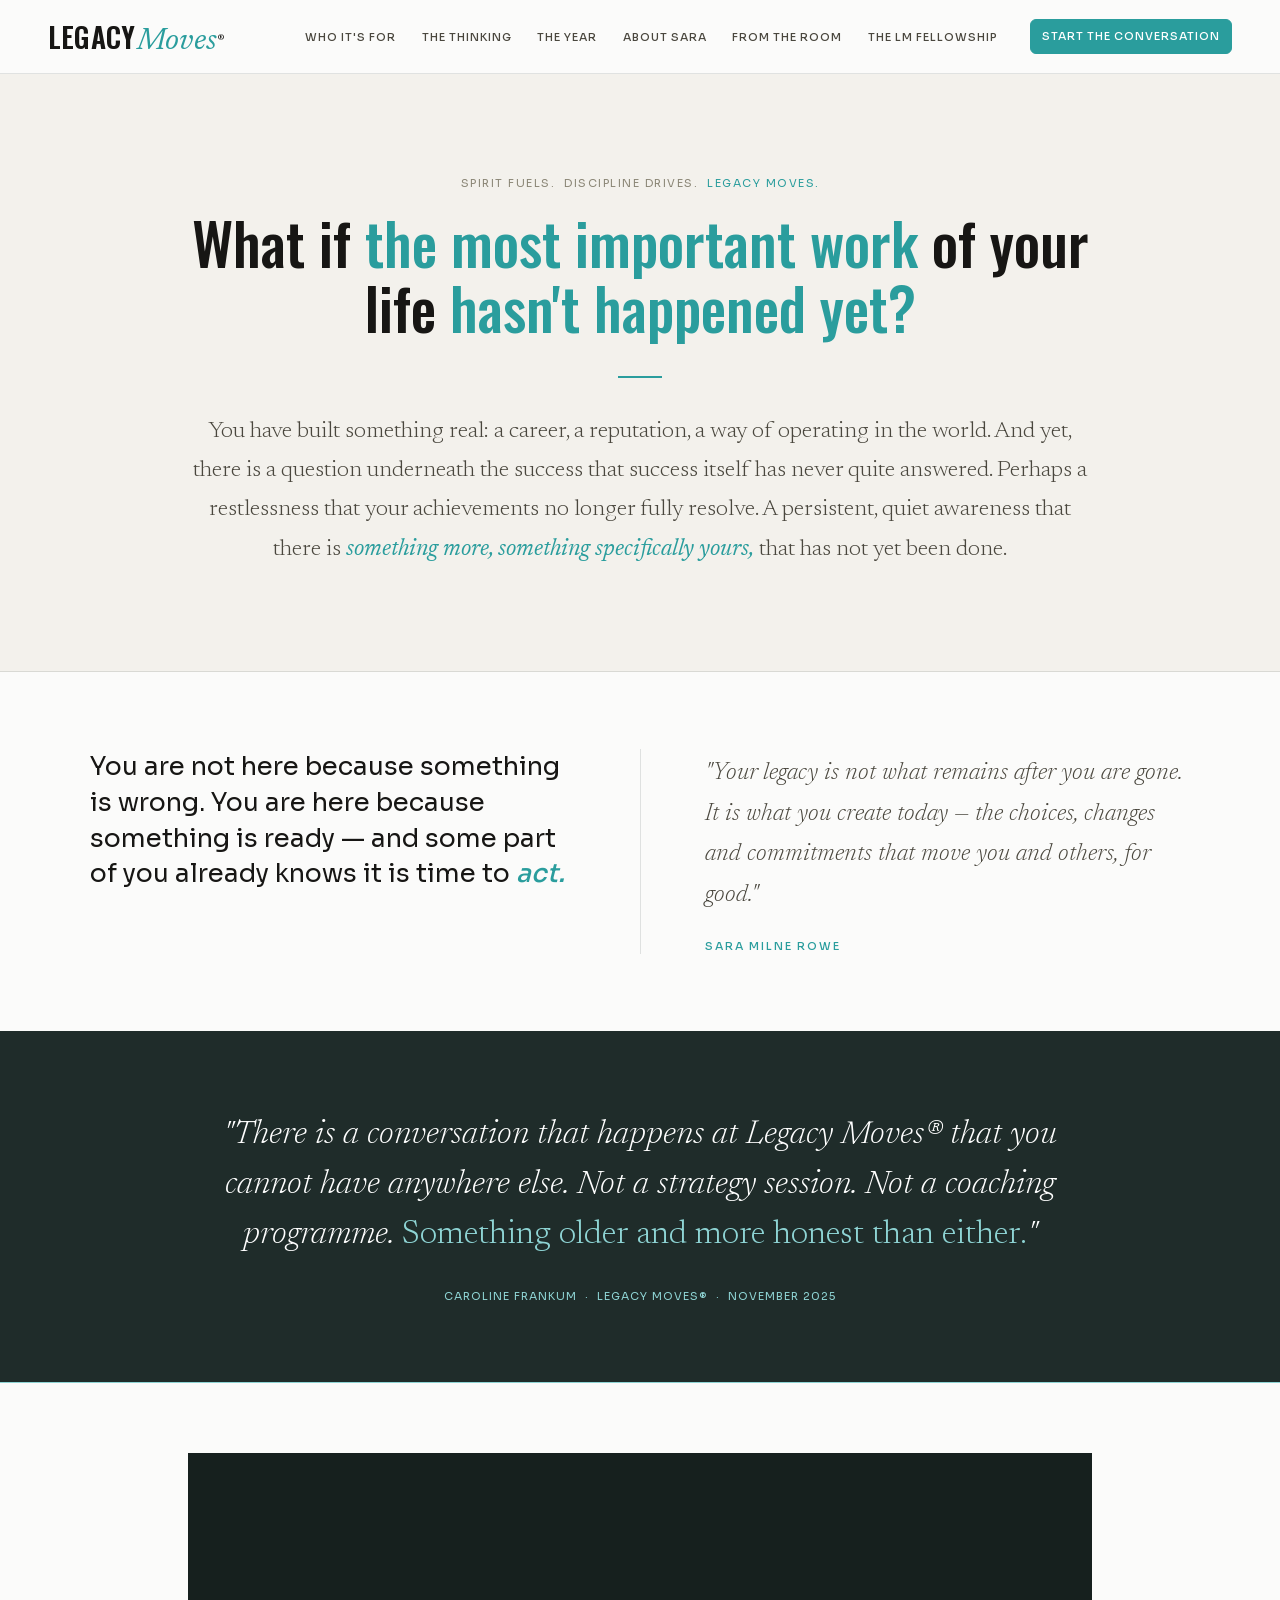
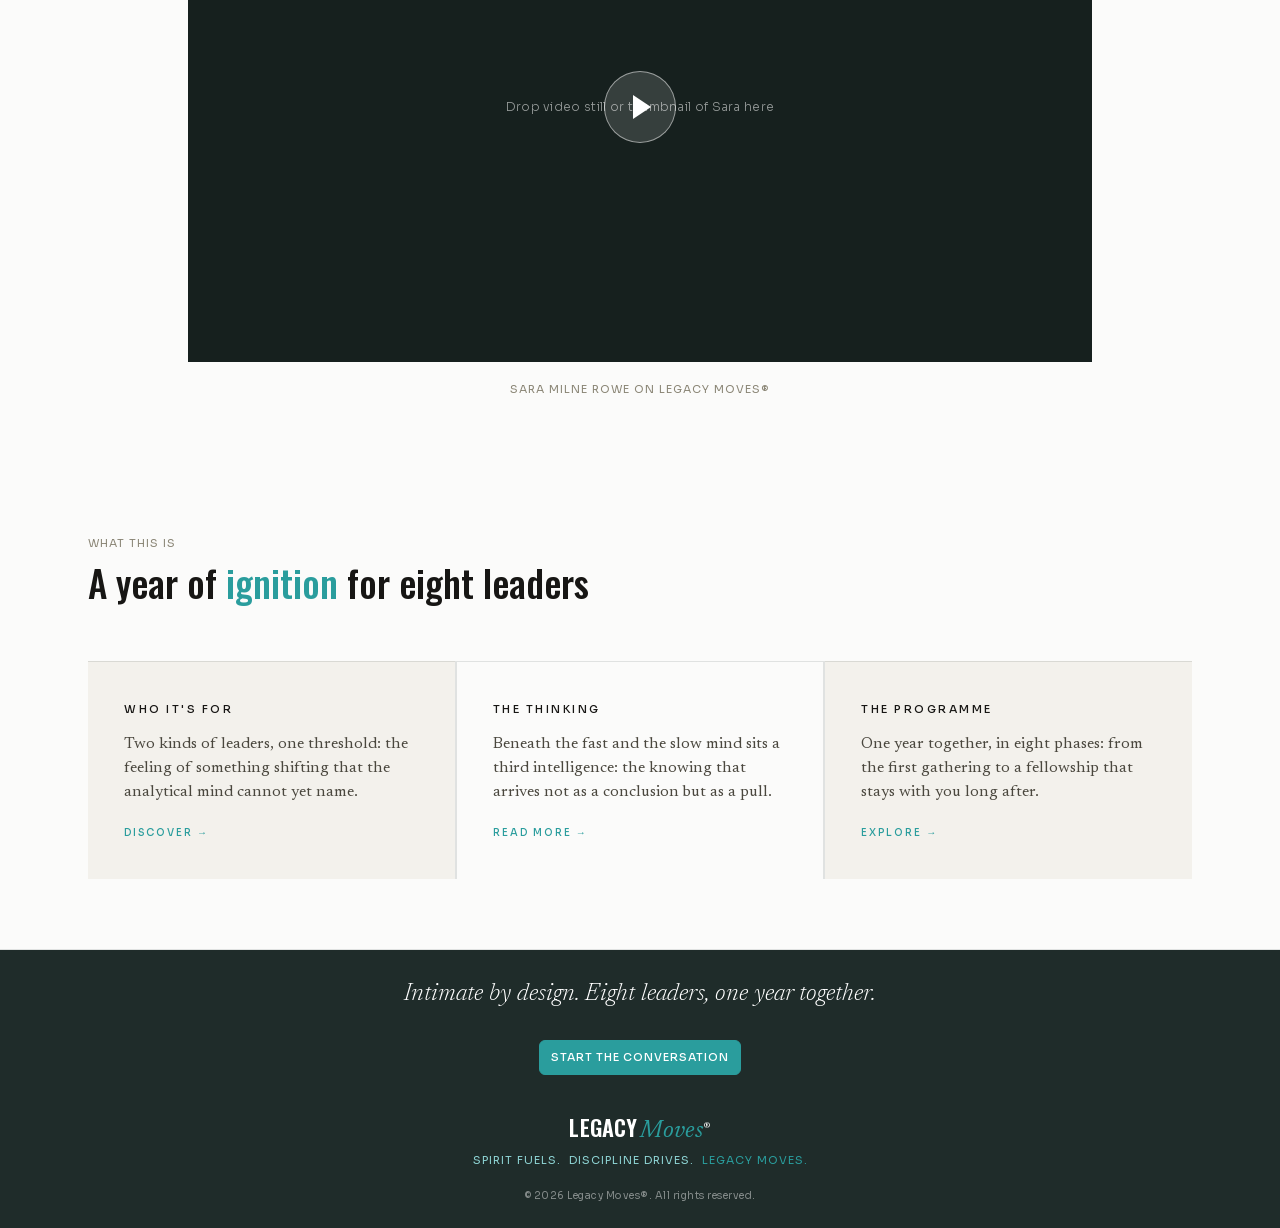
==== commit d7f138d3: "style updates" ====
--- a/index.html
+++ b/index.html
@@ -34,16 +34,16 @@
   <main>
 
   <div data-screen-label="Home">
-    <section style="background:var(--color-bg);border-bottom:1px solid var(--color-border);">
-      <div class="wrap" style="max-width:900px;margin:0 auto;padding:clamp(72px,8vw,112px) 48px;text-align:center;">
+    <section style="background:var(--color-bg-alt);border-bottom:1px solid var(--color-border);">
+      <div class="wrap" style="max-width:1000px;margin:0 auto;padding:clamp(72px,8vw,112px) 48px;text-align:center;">
         <div class="hero-tagline">Spirit Fuels.&nbsp;&nbsp;Discipline Drives.&nbsp;&nbsp;<span style="color:var(--color-teal);">Legacy Moves.</span></div>
         <h1 style="font-family:'Oswald',sans-serif;font-weight:500;text-transform:none;font-size:clamp(30px,4.6vw,58px);line-height:1.12;letter-spacing:0;color:var(--color-text);margin:0;">What if <span style="color:var(--color-teal);">the most important work</span> of your life <span style="color:var(--color-teal);">hasn't happened yet?</span></h1>
         <div style="width:44px;height:2px;background:var(--color-teal);margin:36px auto 0;"></div>
-        <p style="font-family:'Newsreader',serif;font-size:clamp(19px,1.8vw,23px);font-weight:300;color:var(--color-text-secondary);max-width:760px;margin:34px auto 0;line-height:1.7;">You have built something real: a career, a reputation, a way of operating in the world. And yet, there is a question underneath the success that success itself has never quite answered. Perhaps a restlessness that your achievements no longer fully resolve. A persistent, quiet awareness that there is <span style="color:var(--color-teal);font-style:italic;font-weight:500;">something more, something specifically yours,</span> that has not yet been done.</p>
+        <p style="font-family:'Newsreader',serif;font-size:clamp(19px,1.8vw,23px);font-weight:300;color:var(--color-text-secondary);margin:34px auto 0;line-height:1.7;">You have built something real: a career, a reputation, a way of operating in the world. And yet, there is a question underneath the success that success itself has never quite answered. Perhaps a restlessness that your achievements no longer fully resolve. A persistent, quiet awareness that there is <span style="color:var(--color-teal);font-style:italic;font-weight:500;">something more, something specifically yours,</span> that has not yet been done.</p>
       </div>
     </section>
 
-    <section class="wrap" style="background:var(--color-bg-alt);padding:clamp(48px,6vw,80px) 7vw;">
+    <section class="wrap" style="background:var(--color-bg);padding:clamp(48px,6vw,80px) 7vw;">
       <div class="stack-sm" style="max-width:1180px;margin:0 auto;display:grid;grid-template-columns:1fr 1px 1fr;gap:clamp(40px,5vw,80px);align-items:stretch;">
         <div>
           <p style="font-family:'Sora',sans-serif;font-size:clamp(20px,2vw,27px);font-weight:400;line-height:1.4;color:var(--color-text);margin:0;">You are not here because something is wrong. You are here because something is ready — and some part of you already knows it is time to <span style="color:var(--color-teal);font-style:italic;font-weight:500;">act.</span></p>
--- a/css/style.css
+++ b/css/style.css
@@ -7,7 +7,7 @@
   --color-teal-light: #8ED4D4;
 
   /* Text */
-  --color-text: #232019;
+  --color-text: #171614;
   --color-text-secondary: #4A473E;
   --color-text-muted: #5A5A54;
   --color-text-quote: #726D5F;
@@ -16,14 +16,14 @@
 
   /* Backgrounds */
   --color-bg: #FBFBFA;              
-  --color-bg-alt: #EAF0EF;       
+  --color-bg-alt: #F3F1EC;       
   --color-bg-base: #F5F5F5;
   --color-brown: #1F2C2A;          
   --color-placeholder-bg: #16201E; 
   --color-white: #FFFFFF;
 
   /* Lines & overlays */
-  --color-border: rgba(31, 44, 42, .18); 
+  --color-border: rgba(31, 44, 42, .12); 
   --white-rgb: 255, 255, 255;
 }
 
@@ -55,7 +55,7 @@
   position: sticky;
   top: 0;
   z-index: 50;
-  background: var(--color-bg-alt);
+  background: var(--color-bg);
   border-bottom: 1px solid var(--color-border);
 }
 .header-top {
@@ -63,7 +63,7 @@
   padding: 16px 48px;
   display: flex;
   align-items: center;
-  justify-content: flex-start;
+  justify-content: space-between;
   gap: 32px;
   flex-wrap: nowrap;
 }
@@ -100,15 +100,10 @@
   font-family: 'Sora', sans-serif; font-weight: 500; text-transform: uppercase;
   letter-spacing: 1px; font-size: clamp(9px, 1vw, 11px);
   white-space: nowrap; flex-shrink: 0;
-  color: var(--color-text-label);
-}
-.nav-link.active { color: var(--color-text); }
-.nav-link.active::after {
-  content: '';
-  position: absolute;
-  left: 0; right: 0; bottom: -5px;
-  border-bottom: 1px solid var(--color-teal);
-}
+  color: var(--color-text-secondary);
+}
+.nav-link:hover { color: var(--color-teal-hover); }
+.nav-link.active { color: var(--color-teal-hover); }
 .cta-link {
   display: inline-block;
   cursor: pointer; text-decoration: none;
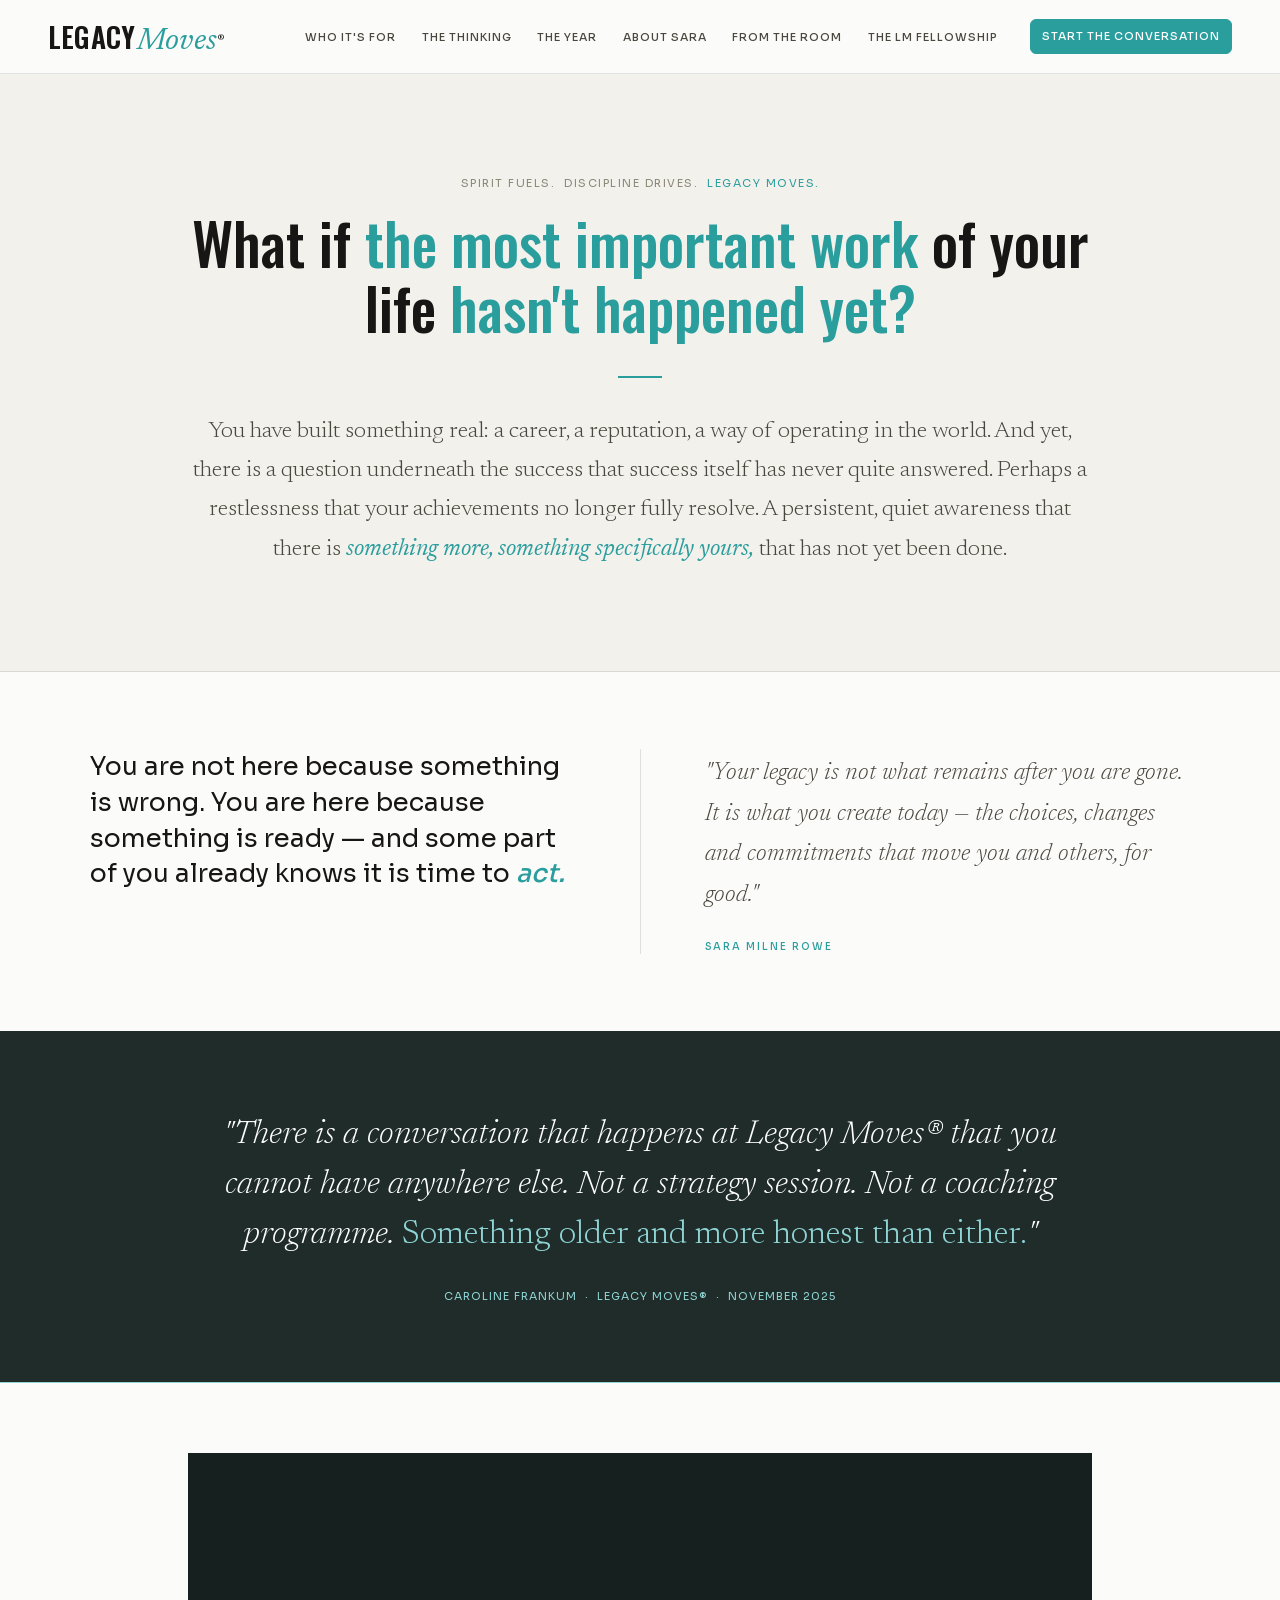
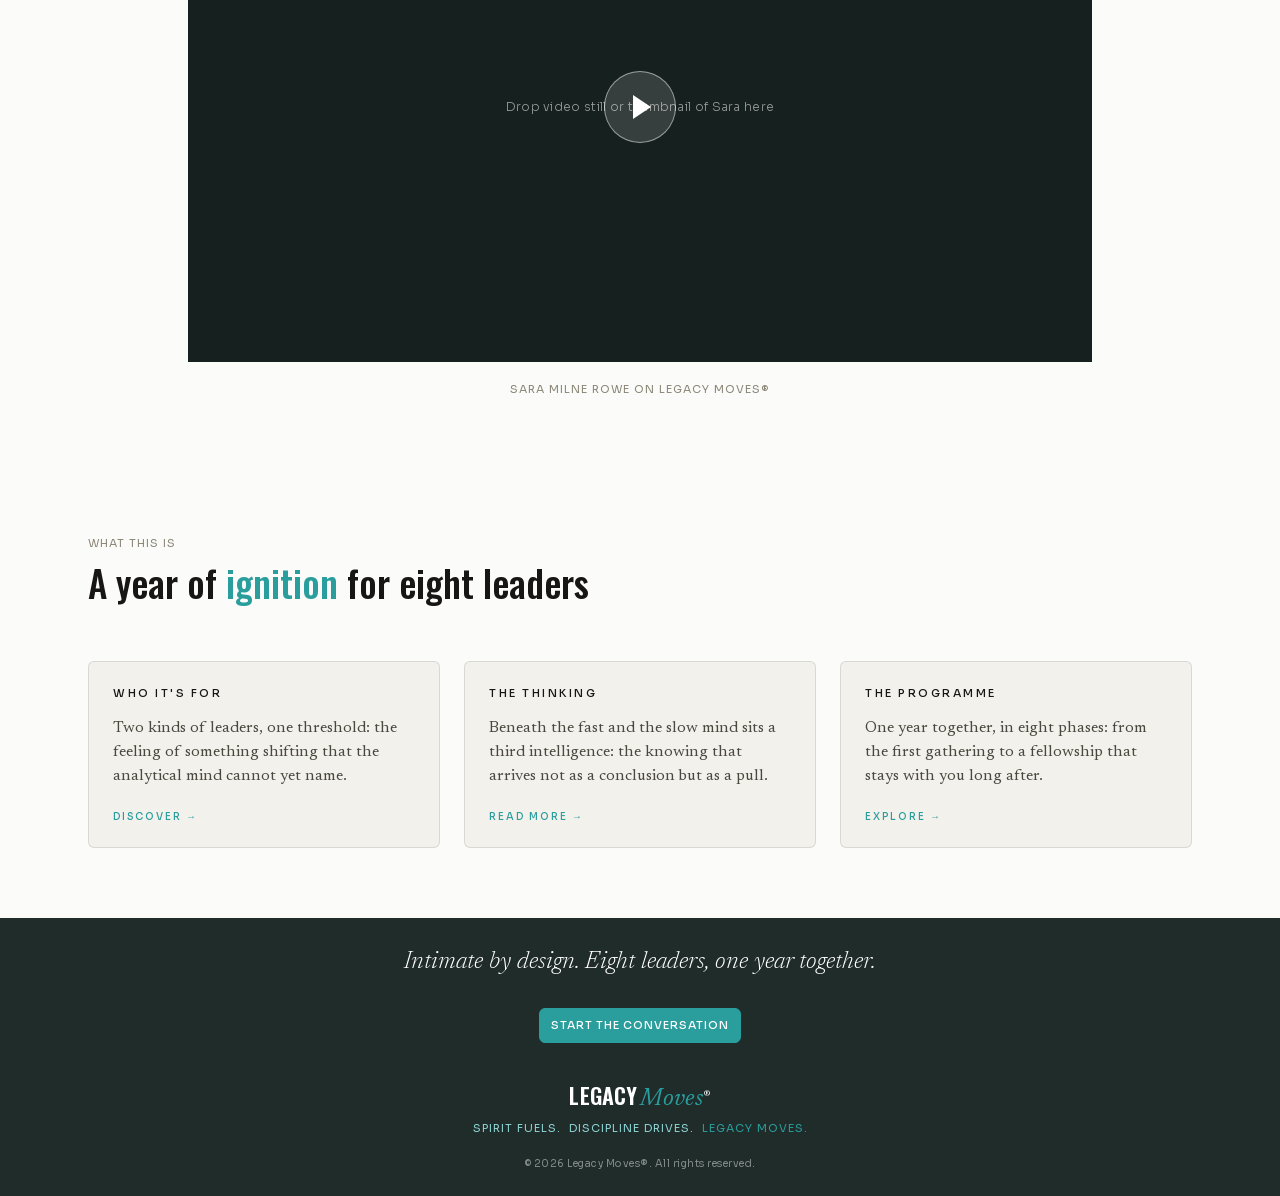
==== commit 3074fbb5: "cards and sections" ====
--- a/index.html
+++ b/index.html
@@ -8,6 +8,7 @@
 <link rel="stylesheet" href="css/style.css">
 </head>
 <body>
+  <!-- header:start -->
   <header class="site-header">
     <div class="header-top">
       <a href="index.html" class="logo-lockup">
@@ -31,38 +32,40 @@
     </div>
   </header>
 
+  <!-- header:end -->
+
   <main>
 
   <div data-screen-label="Home">
-    <section style="background:var(--color-bg-alt);border-bottom:1px solid var(--color-border);">
+    <section class="section-alt-bordered">
       <div class="wrap" style="max-width:1000px;margin:0 auto;padding:clamp(72px,8vw,112px) 48px;text-align:center;">
-        <div class="hero-tagline">Spirit Fuels.&nbsp;&nbsp;Discipline Drives.&nbsp;&nbsp;<span style="color:var(--color-teal);">Legacy Moves.</span></div>
-        <h1 style="font-family:'Oswald',sans-serif;font-weight:500;text-transform:none;font-size:clamp(30px,4.6vw,58px);line-height:1.12;letter-spacing:0;color:var(--color-text);margin:0;">What if <span style="color:var(--color-teal);">the most important work</span> of your life <span style="color:var(--color-teal);">hasn't happened yet?</span></h1>
+        <div class="hero-tagline">Spirit Fuels.&nbsp;&nbsp;Discipline Drives.&nbsp;&nbsp;<span class="text-teal">Legacy Moves.</span></div>
+        <h1 style="font-family:'Oswald',sans-serif;font-weight:500;text-transform:none;font-size:clamp(30px,4.6vw,58px);line-height:1.12;letter-spacing:0;color:var(--color-text);margin:0;">What if <span class="text-teal">the most important work</span> of your life <span class="text-teal">hasn't happened yet?</span></h1>
         <div style="width:44px;height:2px;background:var(--color-teal);margin:36px auto 0;"></div>
-        <p style="font-family:'Newsreader',serif;font-size:clamp(19px,1.8vw,23px);font-weight:300;color:var(--color-text-secondary);margin:34px auto 0;line-height:1.7;">You have built something real: a career, a reputation, a way of operating in the world. And yet, there is a question underneath the success that success itself has never quite answered. Perhaps a restlessness that your achievements no longer fully resolve. A persistent, quiet awareness that there is <span style="color:var(--color-teal);font-style:italic;font-weight:500;">something more, something specifically yours,</span> that has not yet been done.</p>
+        <p style="font-family:'Newsreader',serif;font-size:clamp(19px,1.8vw,23px);font-weight:300;color:var(--color-text-secondary);margin:34px auto 0;line-height:1.7;">You have built something real: a career, a reputation, a way of operating in the world. And yet, there is a question underneath the success that success itself has never quite answered. Perhaps a restlessness that your achievements no longer fully resolve. A persistent, quiet awareness that there is <span class="text-teal-em">something more, something specifically yours,</span> that has not yet been done.</p>
       </div>
     </section>
 
-    <section class="wrap" style="background:var(--color-bg);padding:clamp(48px,6vw,80px) 7vw;">
+    <section class="wrap section-quote">
       <div class="stack-sm" style="max-width:1180px;margin:0 auto;display:grid;grid-template-columns:1fr 1px 1fr;gap:clamp(40px,5vw,80px);align-items:stretch;">
         <div>
-          <p style="font-family:'Sora',sans-serif;font-size:clamp(20px,2vw,27px);font-weight:400;line-height:1.4;color:var(--color-text);margin:0;">You are not here because something is wrong. You are here because something is ready — and some part of you already knows it is time to <span style="color:var(--color-teal);font-style:italic;font-weight:500;">act.</span></p>
+          <p style="font-family:'Sora',sans-serif;font-size:clamp(20px,2vw,27px);font-weight:400;line-height:1.4;color:var(--color-text);margin:0;">You are not here because something is wrong. You are here because something is ready — and some part of you already knows it is time to <span class="text-teal-em">act.</span></p>
         </div>
         <div class="divider-hide" style="background:var(--color-border);width:1px;"></div>
         <div style="padding-top:4px;">
           <p style="font-family:'Newsreader',serif;font-style:italic;font-weight:300;font-size:clamp(18px,1.9vw,24px);line-height:1.7;color:var(--color-text-secondary);margin:0 0 22px;">"Your legacy is not what remains after you are gone. It is what you create today — the choices, changes and commitments that move you and others, for good."</p>
-          <span style="font-family:'Sora',sans-serif;font-size:11px;font-weight:500;letter-spacing:2px;text-transform:uppercase;color:var(--color-teal);">Sara Milne Rowe</span>
+          <span class="tag-teal">Sara Milne Rowe</span>
         </div>
       </div>
     </section>
 
-    <section style="background:var(--color-brown);padding:80px 80px;position:relative;overflow:hidden;">
-      <p style="font-family:'Newsreader',serif;font-size:clamp(22px,2.6vw,34px);font-weight:300;font-style:italic;line-height:1.5;color:var(--color-white);max-width:880px;margin:0 auto;text-align:center;position:relative;text-wrap:balance;">"There is a conversation that happens at Legacy Moves® that you cannot have anywhere else. Not a strategy session. Not a coaching programme. <em style="color:var(--color-teal-light);font-style:normal;">Something older and more honest </em><span style="white-space:nowrap;"><em style="color:var(--color-teal-light);font-style:normal;">than either.</em>"</span></p>
+    <section class="section-dark">
+      <p style="font-family:'Newsreader',serif;font-size:clamp(22px,2.6vw,34px);font-weight:300;font-style:italic;line-height:1.5;color:var(--color-white);max-width:880px;margin:0 auto;text-align:center;position:relative;text-wrap:balance;">"There is a conversation that happens at Legacy Moves® that you cannot have anywhere else. Not a strategy session. Not a coaching programme. <em style="color:var(--color-teal-light);font-style:normal;">Something older and more honest </em><span class="nowrap"><em style="color:var(--color-teal-light);font-style:normal;">than either.</em>"</span></p>
       <p style="margin:28px 0 0;text-align:center;font-family:'Sora',sans-serif;font-weight:400;font-size:11px;color:var(--color-teal-light);letter-spacing:1px;text-transform:uppercase;position:relative;">Caroline Frankum &nbsp;·&nbsp; Legacy Moves® &nbsp;·&nbsp; November 2025</p>
       <div style="position:absolute;bottom:0;left:0;right:0;height:1px;background:var(--color-teal-light);"></div>
     </section>
 
-    <section style="background:var(--color-bg);">
+    <section class="section-plain">
       <div class="wrap" style="max-width:1000px;margin:0 auto;padding:clamp(48px,5.5vw,76px) 48px;">
         <div style="aspect-ratio:16/9;background:var(--color-text);position:relative;display:flex;align-items:center;justify-content:center;overflow:hidden;">
           <div class="media-placeholder" style="width:100%;height:100%;">Drop video still or thumbnail of Sara here</div>
@@ -74,27 +77,27 @@
       </div>
     </section>
 
-    <section style="background:var(--color-bg);border-bottom:1px solid var(--color-border);">
+    <section class="section-plain">
       <div class="wrap" style="max-width:1200px;margin:0 auto;padding:clamp(48px,5.5vw,76px) 48px;">
         <div style="margin-bottom:56px;">
-          <span style="font-family:'Sora',sans-serif;font-size:11px;font-weight:400;letter-spacing:1px;color:var(--color-text-label);text-transform:uppercase;display:block;">What this is</span>
-          <h2 style="font-family:'Oswald',sans-serif;font-weight:500;text-transform:none;font-size:clamp(24px,2.9vw,38px);line-height:1.15;color:var(--color-text);margin:12px 0 0;">A year of <span style="color:var(--color-teal);">ignition</span> for eight leaders</h2>
+          <span class="eyebrow">What this is</span>
+          <h2 style="font-family:'Oswald',sans-serif;font-weight:500;text-transform:none;font-size:clamp(24px,2.9vw,38px);line-height:1.15;color:var(--color-text);margin:12px 0 0;">A year of <span class="text-teal">ignition</span> for eight leaders</h2>
         </div>
-        <div class="stack-sm" style="display:grid;grid-template-columns:repeat(3,1fr);gap:2px;background:var(--color-border);">
-          <a href="who-its-for.html" style="text-decoration:none;color:inherit;cursor:pointer;background:var(--color-bg-alt);padding:40px 36px;border-top:1px solid var(--color-border);display:flex;flex-direction:column;">
-            <span style="font-family:'Sora',sans-serif;font-size:11px;font-weight:500;letter-spacing:2.5px;color:var(--color-text);text-transform:uppercase;">Who it's for</span>
+        <div class="stack-sm info-cards">
+          <a href="who-its-for.html" class="info-card">
+            <span class="card-label">Who it's for</span>
             <p style="font-family:'Newsreader',serif;font-size:16px;font-weight:400;color:var(--color-text-secondary);line-height:1.5;margin:16px 0 22px;">Two kinds of leaders, one threshold: the feeling of something shifting that the analytical mind cannot yet name.</p>
-            <span style="font-family:'Sora',sans-serif;font-size:10px;font-weight:500;letter-spacing:2px;color:var(--color-teal);text-transform:uppercase;margin-top:auto;">Discover →</span>
+            <span class="tag-teal card-cta">Discover →</span>
           </a>
-          <a href="the-thinking.html" style="text-decoration:none;color:inherit;cursor:pointer;background:var(--color-bg);padding:40px 36px;border-top:1px solid var(--color-border);display:flex;flex-direction:column;">
-            <span style="font-family:'Sora',sans-serif;font-size:11px;font-weight:500;letter-spacing:2.5px;color:var(--color-text);text-transform:uppercase;">The thinking</span>
+          <a href="the-thinking.html" class="info-card">
+            <span class="card-label">The thinking</span>
             <p style="font-family:'Newsreader',serif;font-size:16px;font-weight:400;color:var(--color-text-secondary);line-height:1.5;margin:16px 0 22px;">Beneath the fast and the slow mind sits a third intelligence: the knowing that arrives not as a conclusion but as a pull.</p>
-            <span style="font-family:'Sora',sans-serif;font-size:10px;font-weight:500;letter-spacing:2px;color:var(--color-teal);text-transform:uppercase;margin-top:auto;">Read more →</span>
+            <span class="tag-teal card-cta">Read more →</span>
           </a>
-          <a href="the-year.html" style="text-decoration:none;color:inherit;cursor:pointer;background:var(--color-bg-alt);padding:40px 36px;border-top:1px solid var(--color-border);display:flex;flex-direction:column;">
-            <span style="font-family:'Sora',sans-serif;font-size:11px;font-weight:500;letter-spacing:2.5px;color:var(--color-text);text-transform:uppercase;">The programme</span>
+          <a href="the-year.html" class="info-card">
+            <span class="card-label">The programme</span>
             <p style="font-family:'Newsreader',serif;font-size:16px;font-weight:400;color:var(--color-text-secondary);line-height:1.5;margin:16px 0 22px;">One year together, in eight phases: from the first gathering to a fellowship that stays with you long after.</p>
-            <span style="font-family:'Sora',sans-serif;font-size:10px;font-weight:500;letter-spacing:2px;color:var(--color-teal);text-transform:uppercase;margin-top:auto;">Explore →</span>
+            <span class="tag-teal card-cta">Explore →</span>
           </a>
         </div>
       </div>
@@ -105,16 +108,19 @@
   
   </main>
 
+  <!-- footer:start -->
   <footer class="site-footer">
     <div class="footer-inner">
       <p class="footer-quote">Intimate by design. Eight leaders, one year together.</p>
       <a href="start-the-conversation.html" class="cta-link footer-cta">Start the conversation</a>
       <a href="index.html" class="footer-logo"><span class="wordmark">Legacy</span><span class="wordmark-script">Moves</span><sup class="wordmark-r">®</sup></a>
-      <div class="footer-tagline">Spirit Fuels.&nbsp;&nbsp;Discipline Drives.&nbsp;&nbsp;<span style="color:var(--color-teal);">Legacy Moves.</span></div>
+      <div class="footer-tagline">Spirit Fuels.&nbsp;&nbsp;Discipline Drives.&nbsp;&nbsp;<span class="text-teal">Legacy Moves.</span></div>
       <div class="footer-copyright">© 2026 Legacy Moves®. All rights reserved.</div>
     </div>
   </footer>
 
+  <!-- footer:end -->
+
 <script src="js/nav.js"></script>
 </body>
 </html>
--- a/css/style.css
+++ b/css/style.css
@@ -235,6 +235,119 @@
   .stack-sm > * + * { margin-top: 0; }
 }
 
+/* ════════ Inline text utilities ════════ */
+.text-teal { color: var(--color-teal); }
+.text-teal-em { color: var(--color-teal); font-style: italic; font-weight: 500; }
+.text-teal-deep { color: var(--color-teal-deep); }
+.text-teal-light { color: var(--color-teal-light); }
+.nowrap { white-space: nowrap; }
+
+/* ════════ Eyebrow labels (small uppercase kickers above headings) ════════ */
+.eyebrow {
+  display: block;
+  font-family: 'Sora', sans-serif;
+  font-size: 11px;
+  font-weight: 400;
+  letter-spacing: 1px;
+  text-transform: uppercase;
+  color: var(--color-text-label);
+}
+.eyebrow-spaced { margin-bottom: 24px; }
+.eyebrow-center { text-align: center; }
+.eyebrow-light { color: var(--color-teal-light); }
+
+/* ════════ Small uppercase teal tags (CTAs, attributions, speaker labels) ════════ */
+.tag-teal {
+  font-family: 'Sora', sans-serif;
+  font-size: 10px;
+  font-weight: 500;
+  letter-spacing: 2px;
+  text-transform: uppercase;
+  color: var(--color-teal);
+}
+.tag-teal-block { display: block; margin-bottom: 24px; }
+.card-cta { margin-top: auto; }
+
+/* ════════ Card label (eyebrow-style tag inside a card) ════════ */
+.card-label {
+  font-family: 'Sora', sans-serif;
+  font-size: 11px;
+  font-weight: 500;
+  letter-spacing: 2.5px;
+  text-transform: uppercase;
+  color: var(--color-text);
+}
+
+/* ════════ Numbered step markers ════════ */
+.step-number {
+  font-family: 'Sora', sans-serif;
+  font-size: 15px;
+  font-weight: 500;
+  color: var(--color-teal);
+  padding-top: 2px;
+  line-height: 1.2;
+}
+
+/* ════════ Checklist bullet ════════ */
+.bullet-dot {
+  color: var(--color-teal);
+  font-size: 16px;
+  flex-shrink: 0;
+}
+
+/* ════════ Credential list (About Sara) ════════ */
+.credential-item {
+  position: relative;
+  display: block;
+  padding-left: 26px;
+  font-family: 'Sora', sans-serif;
+  font-size: 13px;
+  font-weight: 500;
+  color: var(--color-text-secondary);
+  line-height: 1.5;
+}
+.credential-icon {
+  position: absolute;
+  left: 0;
+  top: 0;
+  color: var(--color-teal);
+  font-size: 13px;
+}
+
+/* ════════ Section backgrounds ════════ */
+.section-plain { background: var(--color-bg); }
+.section-alt { background: var(--color-bg-alt); }
+.section-bordered { background: var(--color-bg); border-bottom: 1px solid var(--color-border); }
+.section-alt-bordered { background: var(--color-bg-alt); border-bottom: 1px solid var(--color-border); }
+.section-quote { background: var(--color-bg); padding: clamp(48px, 6vw, 80px) 7vw; }
+.section-dark { background: var(--color-brown); padding: 80px 80px; position: relative; overflow: hidden; }
+.section-dark-cta {
+  background: var(--color-brown);
+  color: var(--color-white);
+  padding: clamp(60px, 7vw, 88px) 48px;
+  text-align: center;
+  position: relative;
+  overflow: hidden;
+}
+
+/* ════════ "What this is" info cards ════════ */
+.info-cards {
+  display: grid;
+  grid-template-columns: repeat(3, 1fr);
+  gap: 24px;
+}
+.info-card {
+  text-decoration: none;
+  color: inherit;
+  cursor: pointer;
+  background: var(--color-bg-alt);
+  border: 1px solid var(--color-border);
+  border-radius: 6px;
+  padding: 24px;
+  display: flex;
+  flex-direction: column;
+}
+
 /* ════════ Media placeholders (design-tool image/video slots) ════════ */
 .media-placeholder {
   display: flex;
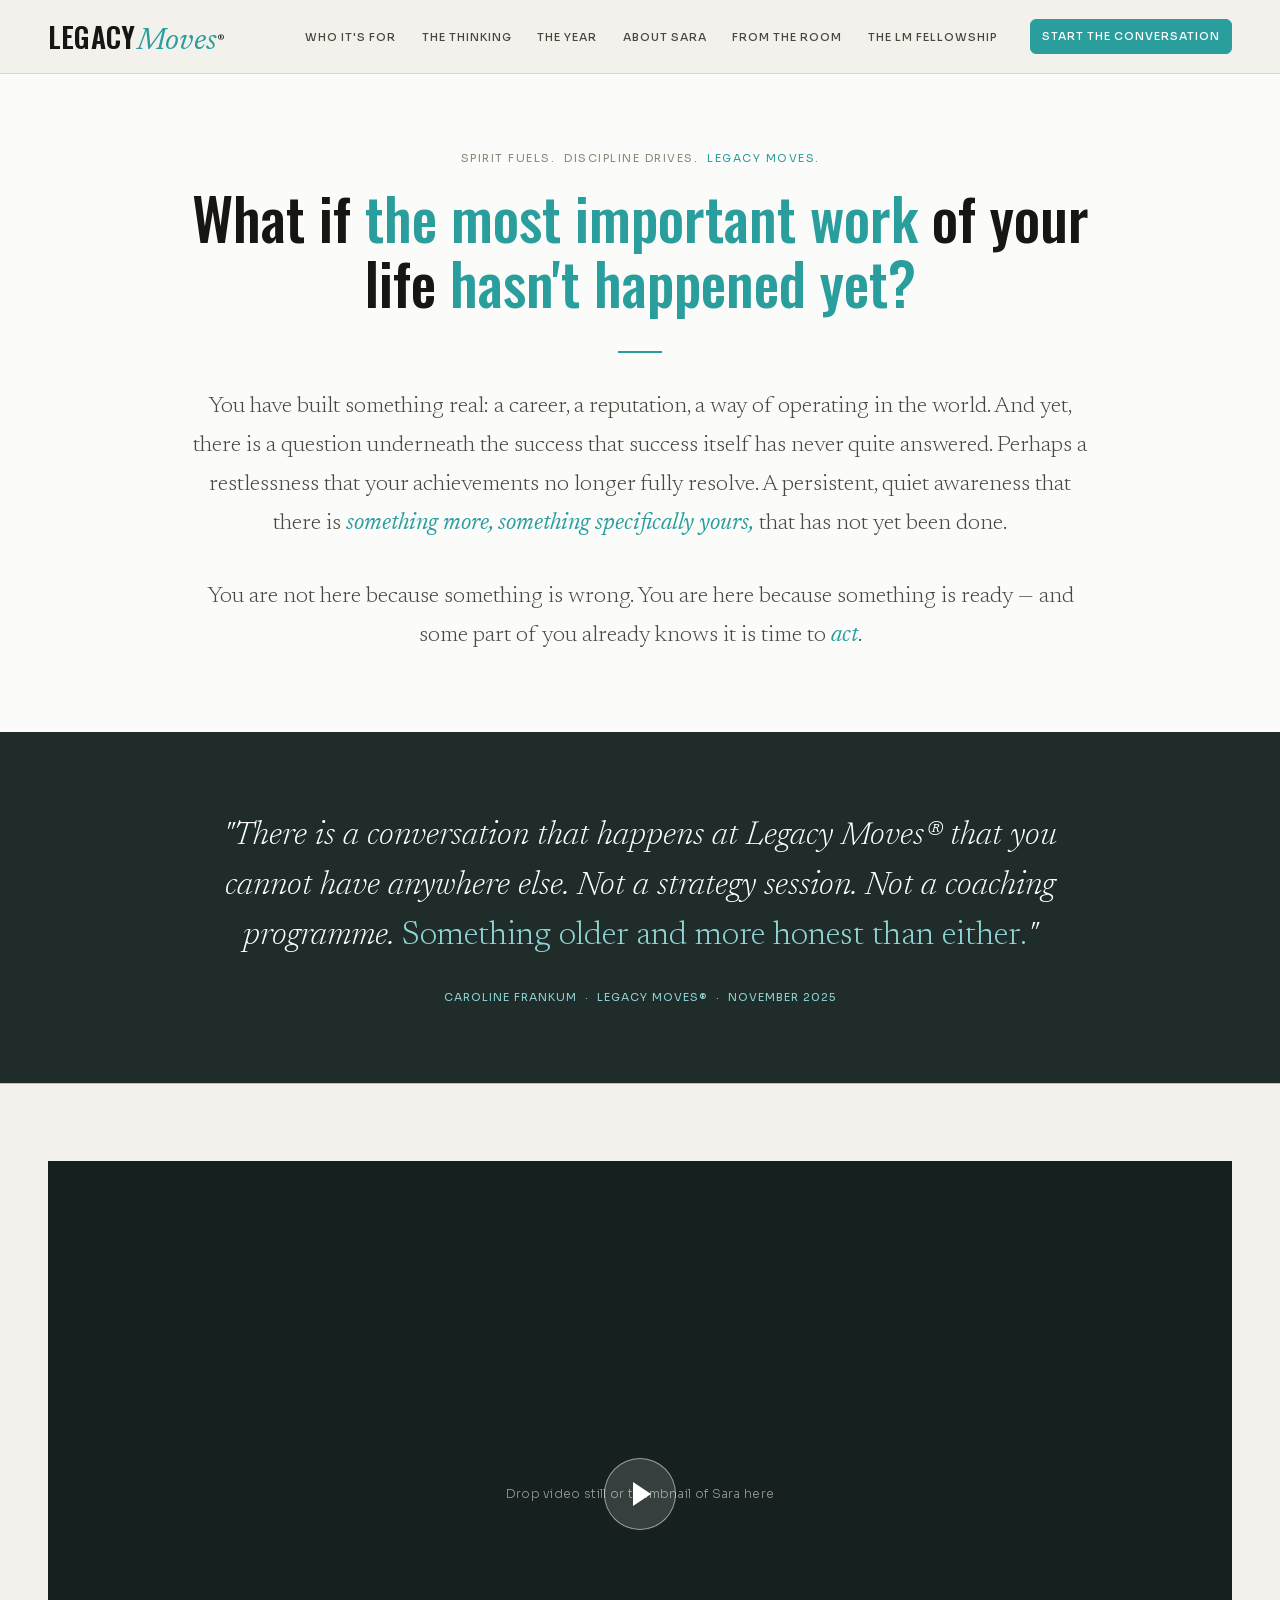
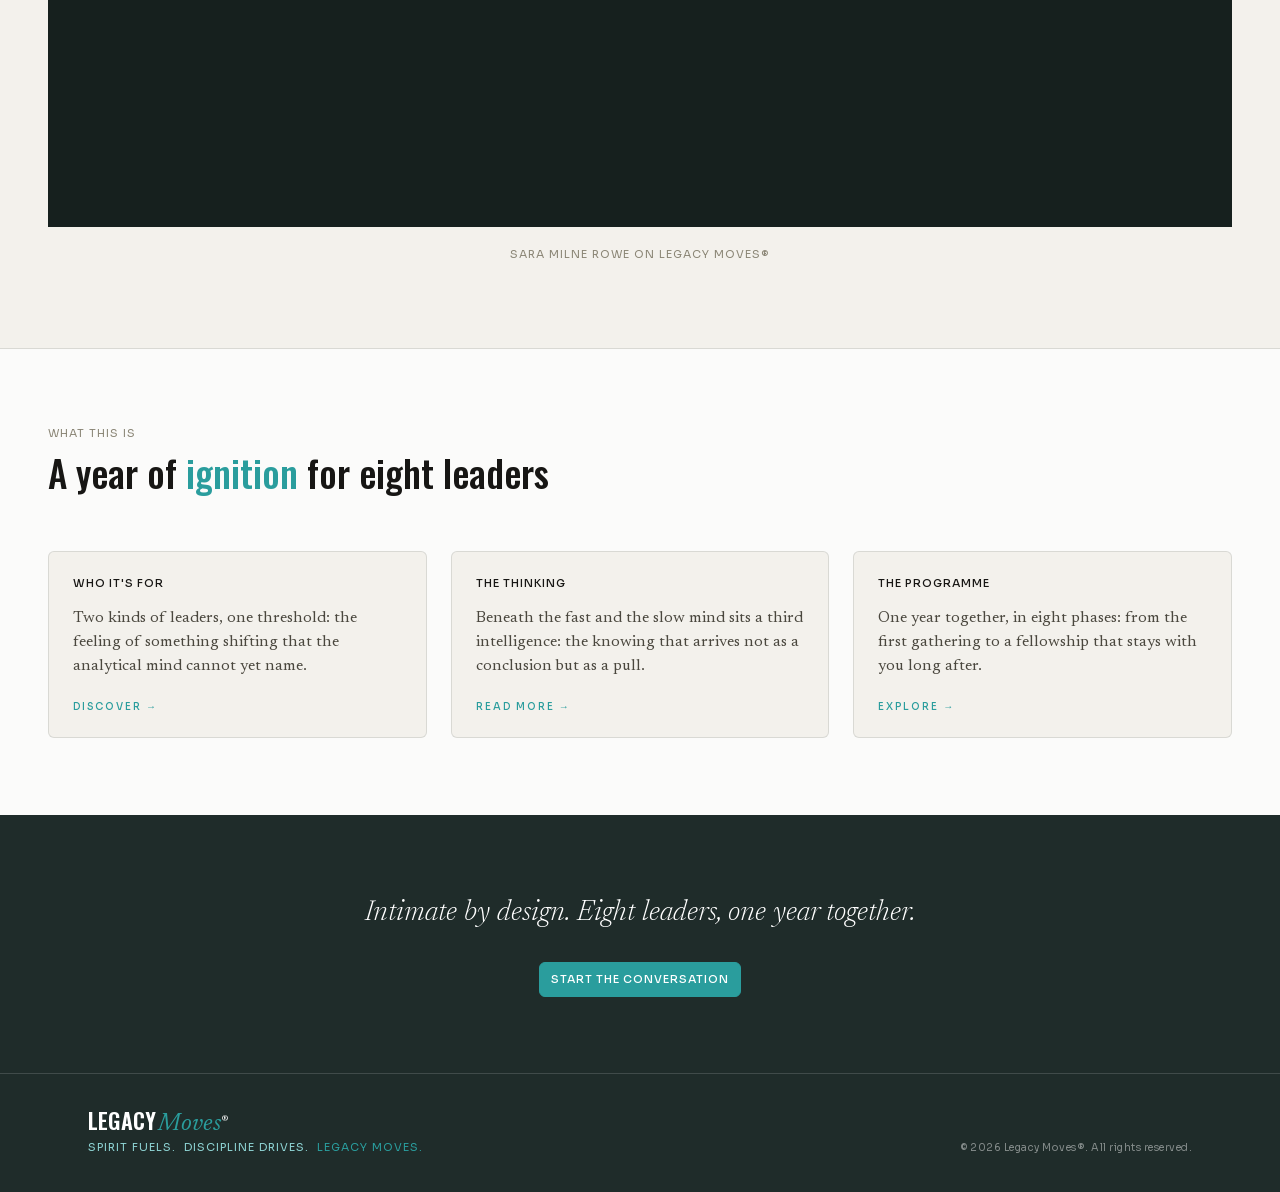
==== commit 51290b4d: "updates" ====
--- a/index.html
+++ b/index.html
@@ -37,66 +37,63 @@
   <main>
 
   <div data-screen-label="Home">
-    <section class="section-alt-bordered">
-      <div class="wrap" style="max-width:1000px;margin:0 auto;padding:clamp(72px,8vw,112px) 48px;text-align:center;">
+    <section class="section-plain">
+      <div class="wrap wrap-1000 text-center">
         <div class="hero-tagline">Spirit Fuels.&nbsp;&nbsp;Discipline Drives.&nbsp;&nbsp;<span class="text-teal">Legacy Moves.</span></div>
-        <h1 style="font-family:'Oswald',sans-serif;font-weight:500;text-transform:none;font-size:clamp(30px,4.6vw,58px);line-height:1.12;letter-spacing:0;color:var(--color-text);margin:0;">What if <span class="text-teal">the most important work</span> of your life <span class="text-teal">hasn't happened yet?</span></h1>
-        <div style="width:44px;height:2px;background:var(--color-teal);margin:36px auto 0;"></div>
-        <p style="font-family:'Newsreader',serif;font-size:clamp(19px,1.8vw,23px);font-weight:300;color:var(--color-text-secondary);margin:34px auto 0;line-height:1.7;">You have built something real: a career, a reputation, a way of operating in the world. And yet, there is a question underneath the success that success itself has never quite answered. Perhaps a restlessness that your achievements no longer fully resolve. A persistent, quiet awareness that there is <span class="text-teal-em">something more, something specifically yours,</span> that has not yet been done.</p>
-      </div>
-    </section>
+        <h1 class="hero-heading">What if <span class="text-teal">the most important work</span> of your life <span class="text-teal">hasn't happened yet?</span></h1>
+        <div class="rule-teal"></div>
+        <p class="hero-lead">You have built something real: a career, a reputation, a way of operating in the world. And yet, there is a question underneath the success that success itself has never quite answered. Perhaps a restlessness that your achievements no longer fully resolve. A persistent, quiet awareness that there is <span class="text-teal-em">something more, something specifically yours,</span> that has not yet been done.</p>
+        <p class="hero-lead">You are not here because something is wrong. You are here because something is ready — and some part of you already knows it is time to <span class="text-teal-em">act</span>.</p>
 
-    <section class="wrap section-quote">
-      <div class="stack-sm" style="max-width:1180px;margin:0 auto;display:grid;grid-template-columns:1fr 1px 1fr;gap:clamp(40px,5vw,80px);align-items:stretch;">
-        <div>
-          <p style="font-family:'Sora',sans-serif;font-size:clamp(20px,2vw,27px);font-weight:400;line-height:1.4;color:var(--color-text);margin:0;">You are not here because something is wrong. You are here because something is ready — and some part of you already knows it is time to <span class="text-teal-em">act.</span></p>
-        </div>
-        <div class="divider-hide" style="background:var(--color-border);width:1px;"></div>
-        <div style="padding-top:4px;">
-          <p style="font-family:'Newsreader',serif;font-style:italic;font-weight:300;font-size:clamp(18px,1.9vw,24px);line-height:1.7;color:var(--color-text-secondary);margin:0 0 22px;">"Your legacy is not what remains after you are gone. It is what you create today — the choices, changes and commitments that move you and others, for good."</p>
-          <span class="tag-teal">Sara Milne Rowe</span>
-        </div>
       </div>
     </section>
 
     <section class="section-dark">
-      <p style="font-family:'Newsreader',serif;font-size:clamp(22px,2.6vw,34px);font-weight:300;font-style:italic;line-height:1.5;color:var(--color-white);max-width:880px;margin:0 auto;text-align:center;position:relative;text-wrap:balance;">"There is a conversation that happens at Legacy Moves® that you cannot have anywhere else. Not a strategy session. Not a coaching programme. <em style="color:var(--color-teal-light);font-style:normal;">Something older and more honest </em><span class="nowrap"><em style="color:var(--color-teal-light);font-style:normal;">than either.</em>"</span></p>
-      <p style="margin:28px 0 0;text-align:center;font-family:'Sora',sans-serif;font-weight:400;font-size:11px;color:var(--color-teal-light);letter-spacing:1px;text-transform:uppercase;position:relative;">Caroline Frankum &nbsp;·&nbsp; Legacy Moves® &nbsp;·&nbsp; November 2025</p>
-      <div style="position:absolute;bottom:0;left:0;right:0;height:1px;background:var(--color-teal-light);"></div>
+      <div class="quote-cycler">
+        <div class="quote-slide is-active">
+          <p class="pull-quote">"There is a conversation that happens at Legacy Moves® that you cannot have anywhere else. Not a strategy session. Not a coaching programme. <em class="quote-em">Something older and more honest </em><span class="nowrap"><em class="quote-em">than either.</em>"</span></p>
+          <p class="pull-quote-attribution">Caroline Frankum &nbsp;·&nbsp; Legacy Moves® &nbsp;·&nbsp; November 2025</p>
+        </div>
+        <div class="quote-slide">
+          <p class="pull-quote">"Your legacy is not what remains after you are gone. It is what you create today — the choices, changes and commitments that move you and others, for good."</p>
+          <p class="pull-quote-attribution">Sara Milne Rowe</p>
+        </div>
+      </div>
+      <div class="section-dark-edge"></div>
     </section>
 
-    <section class="section-plain">
-      <div class="wrap" style="max-width:1000px;margin:0 auto;padding:clamp(48px,5.5vw,76px) 48px;">
-        <div style="aspect-ratio:16/9;background:var(--color-text);position:relative;display:flex;align-items:center;justify-content:center;overflow:hidden;">
-          <div class="media-placeholder" style="width:100%;height:100%;">Drop video still or thumbnail of Sara here</div>
-          <div style="position:absolute;width:72px;height:72px;border-radius:50%;background:rgba(var(--white-rgb),.14);border:1px solid rgba(var(--white-rgb),.5);display:flex;align-items:center;justify-content:center;pointer-events:none;">
-            <div style="width:0;height:0;border-top:12px solid transparent;border-bottom:12px solid transparent;border-left:18px solid var(--color-white);margin-left:4px;"></div>
+    <section class="section-alt">
+      <div class="wrap">
+        <div class="video-frame">
+          <div class="media-placeholder media-placeholder-fill">Drop video still or thumbnail of Sara here</div>
+          <div class="video-play-button">
+            <div class="video-play-icon"></div>
           </div>
         </div>
-        <p style="margin:20px 0 0;text-align:center;font-family:'Sora',sans-serif;font-weight:400;font-size:11px;color:var(--color-text-label);letter-spacing:1px;text-transform:uppercase;">Sara Milne Rowe on Legacy Moves®</p>
+        <p class="eyebrow eyebrow-center eyebrow-top">Sara Milne Rowe on Legacy Moves®</p>
       </div>
     </section>
 
     <section class="section-plain">
-      <div class="wrap" style="max-width:1200px;margin:0 auto;padding:clamp(48px,5.5vw,76px) 48px;">
-        <div style="margin-bottom:56px;">
+      <div class="wrap">
+        <div class="heading-group">
           <span class="eyebrow">What this is</span>
-          <h2 style="font-family:'Oswald',sans-serif;font-weight:500;text-transform:none;font-size:clamp(24px,2.9vw,38px);line-height:1.15;color:var(--color-text);margin:12px 0 0;">A year of <span class="text-teal">ignition</span> for eight leaders</h2>
+          <h2 class="h-subsection">A year of <span class="text-teal">ignition</span> for eight leaders</h2>
         </div>
         <div class="stack-sm info-cards">
-          <a href="who-its-for.html" class="info-card">
+          <a href="who-its-for.html" class="card info-card">
             <span class="card-label">Who it's for</span>
-            <p style="font-family:'Newsreader',serif;font-size:16px;font-weight:400;color:var(--color-text-secondary);line-height:1.5;margin:16px 0 22px;">Two kinds of leaders, one threshold: the feeling of something shifting that the analytical mind cannot yet name.</p>
+            <p class="card-body">Two kinds of leaders, one threshold: the feeling of something shifting that the analytical mind cannot yet name.</p>
             <span class="tag-teal card-cta">Discover →</span>
           </a>
-          <a href="the-thinking.html" class="info-card">
+          <a href="the-thinking.html" class="card info-card">
             <span class="card-label">The thinking</span>
-            <p style="font-family:'Newsreader',serif;font-size:16px;font-weight:400;color:var(--color-text-secondary);line-height:1.5;margin:16px 0 22px;">Beneath the fast and the slow mind sits a third intelligence: the knowing that arrives not as a conclusion but as a pull.</p>
+            <p class="card-body">Beneath the fast and the slow mind sits a third intelligence: the knowing that arrives not as a conclusion but as a pull.</p>
             <span class="tag-teal card-cta">Read more →</span>
           </a>
-          <a href="the-year.html" class="info-card">
+          <a href="the-year.html" class="card info-card">
             <span class="card-label">The programme</span>
-            <p style="font-family:'Newsreader',serif;font-size:16px;font-weight:400;color:var(--color-text-secondary);line-height:1.5;margin:16px 0 22px;">One year together, in eight phases: from the first gathering to a fellowship that stays with you long after.</p>
+            <p class="card-body">One year together, in eight phases: from the first gathering to a fellowship that stays with you long after.</p>
             <span class="tag-teal card-cta">Explore →</span>
           </a>
         </div>
@@ -110,17 +107,27 @@
 
   <!-- footer:start -->
   <footer class="site-footer">
-    <div class="footer-inner">
-      <p class="footer-quote">Intimate by design. Eight leaders, one year together.</p>
-      <a href="start-the-conversation.html" class="cta-link footer-cta">Start the conversation</a>
-      <a href="index.html" class="footer-logo"><span class="wordmark">Legacy</span><span class="wordmark-script">Moves</span><sup class="wordmark-r">®</sup></a>
-      <div class="footer-tagline">Spirit Fuels.&nbsp;&nbsp;Discipline Drives.&nbsp;&nbsp;<span class="text-teal">Legacy Moves.</span></div>
-      <div class="footer-copyright">© 2026 Legacy Moves®. All rights reserved.</div>
+    <div class="footer-top">
+      <div class="footer-inner">
+          <p class="footer-quote">Intimate by design. Eight leaders, one year together.</p>
+          <a href="start-the-conversation.html" class="cta-link footer-cta">Start the conversation</a>
+      </div>
+    </div>
+    <div class="footer-divider"></div>
+    <div class="footer-bottom">
+      <div class="footer-inner">
+          <div class="footer-brand">
+            <a href="index.html" class="footer-logo"><span class="wordmark">Legacy</span><span class="wordmark-script">Moves</span><sup class="wordmark-r">®</sup></a>
+            <div class="footer-tagline">Spirit Fuels.&nbsp;&nbsp;Discipline Drives.&nbsp;&nbsp;<span class="text-teal">Legacy Moves.</span></div>
+          </div>
+          <div class="footer-copyright">© 2026 Legacy Moves®. All rights reserved.</div>
+      </div>
     </div>
   </footer>
 
   <!-- footer:end -->
 
 <script src="js/nav.js"></script>
+<script src="js/quote-cycle.js"></script>
 </body>
 </html>
--- a/css/style.css
+++ b/css/style.css
@@ -16,7 +16,8 @@
 
   /* Backgrounds */
   --color-bg: #FBFBFA;              
-  --color-bg-alt: #F3F1EC;       
+  --color-bg-alt: #F3F1EC; 
+  --color-bg-card: #F3F1EC;      
   --color-bg-base: #F5F5F5;
   --color-brown: #1F2C2A;          
   --color-placeholder-bg: #16201E; 
@@ -41,13 +42,22 @@
 img { max-width: 100%; }
 a { color: inherit; }
 
+/* ════════ Wrap — centered content container ════════ */
+.wrap {
+  max-width: 1280px;
+  margin: 0 auto;
+  padding: clamp(56px, 6vw, 84px) 48px;
+}
+.wrap-1000 { max-width: 1000px; }
+.wrap-pad-bottom-loose { padding-bottom: 120px; }
+
 /* ════════ Container padding — shrinks on small screens ════════ */
 @media (max-width: 640px) {
   .wrap {
     padding-left: 24px !important;
     padding-right: 24px !important;
   }
-  footer { padding-left: 24px !important; padding-right: 24px !important; }
+  .footer-inner { padding-left: 24px !important; padding-right: 24px !important; }
 }
 
 /* ════════ Header / nav ════════ */
@@ -55,7 +65,7 @@
   position: sticky;
   top: 0;
   z-index: 50;
-  background: var(--color-bg);
+  background: var(--color-bg-alt);
   border-bottom: 1px solid var(--color-border);
 }
 .header-top {
@@ -186,16 +196,28 @@
 
 /* ════════ Footer ════════ */
 footer.site-footer {
-  padding: 26px 48px;
   background: var(--color-brown);
 }
-.footer-inner { max-width: 1200px; margin: 0 auto; text-align: center; }
+.footer-inner { max-width: 1200px; margin: 0 auto; padding: 0 48px; text-align: center; }
+.footer-top { padding: clamp(56px, 6vw, 84px) 0; }
+.footer-divider { border-top: 1px solid rgba(var(--white-rgb), .15); }
+.footer-bottom { padding: 30px 0 38px; }
+.footer-bottom .footer-inner {
+  display: flex;
+  justify-content: space-between;
+  align-items: flex-end;
+  text-align: left;
+  gap: 16px;
+}
+.footer-brand { text-align: left; }
+.footer-bottom .footer-tagline { margin-top: 4px; }
+.footer-bottom .footer-copyright { margin-top: 0; }
 .footer-quote {
   font-family: 'Newsreader', serif; font-style: italic; font-weight: 300;
-  font-size: clamp(18px, 2.2vw, 24px); line-height: 1.5; color: var(--color-white);
+  font-size: clamp(18px, 2.2vw, 28px); line-height: 1.5; color: var(--color-white);
   max-width: 640px; margin: 0 auto 28px;
 }
-.footer-cta { display: block; width: fit-content; margin: 0 auto 36px; }
+.footer-cta { display: block; width: fit-content; margin: 0 auto; }
 .footer-logo {
   cursor: pointer; text-decoration: none; color: inherit;
 }
@@ -215,6 +237,16 @@
 .footer-copyright {
   font-family: 'Sora', sans-serif; font-weight: 400; font-size: 10px;
   letter-spacing: .5px; color: rgba(var(--white-rgb), .45); margin-top: 22px;
+}
+
+@media (max-width: 640px) {
+  .footer-bottom .footer-inner {
+    flex-direction: column;
+    align-items: center;
+    text-align: center;
+    gap: 12px;
+  }
+  .footer-brand { text-align: center; }
 }
 
 /* ════════ Homepage hero ════════ */
@@ -233,14 +265,17 @@
   .stack-sm { grid-template-columns: 1fr !important; }
   .stack-sm .divider-hide { display: none !important; }
   .stack-sm > * + * { margin-top: 0; }
+  .stack-sm.masonry { column-count: 1; }
 }
 
 /* ════════ Inline text utilities ════════ */
 .text-teal { color: var(--color-teal); }
 .text-teal-em { color: var(--color-teal); font-style: italic; font-weight: 500; }
-.text-teal-deep { color: var(--color-teal-deep); }
 .text-teal-light { color: var(--color-teal-light); }
 .nowrap { white-space: nowrap; }
+.text-center { text-align: center; }
+.heading-group { margin-bottom: 56px; }
+.heading-group-tight { margin-bottom: 26px; }
 
 /* ════════ Eyebrow labels (small uppercase kickers above headings) ════════ */
 .eyebrow {
@@ -252,7 +287,7 @@
   text-transform: uppercase;
   color: var(--color-text-label);
 }
-.eyebrow-spaced { margin-bottom: 24px; }
+.eyebrow-spaced { margin-bottom: 12px; }
 .eyebrow-center { text-align: center; }
 .eyebrow-light { color: var(--color-teal-light); }
 
@@ -265,7 +300,6 @@
   text-transform: uppercase;
   color: var(--color-teal);
 }
-.tag-teal-block { display: block; margin-bottom: 24px; }
 .card-cta { margin-top: auto; }
 
 /* ════════ Card label (eyebrow-style tag inside a card) ════════ */
@@ -273,10 +307,24 @@
   font-family: 'Sora', sans-serif;
   font-size: 11px;
   font-weight: 500;
-  letter-spacing: 2.5px;
+  letter-spacing: 1px;
   text-transform: uppercase;
   color: var(--color-text);
 }
+.card-label.is-highlight { color: var(--color-teal); }
+.card-stack { display: flex; flex-direction: column; gap: 16px; }
+
+.stirs-row {
+  display: flex;
+  align-items: baseline;
+  gap: 24px;
+  padding-bottom: 16px;
+  border-bottom: 1px solid var(--color-border);
+}
+.stirs-row:not(:last-child) { margin-bottom: 16px; }
+.stirs-row:last-child { padding-bottom: 0; border-bottom: none; }
+.stirs-row .step-number { flex-shrink: 0; }
+.stirs-row p { flex: 1; min-width: 0; }
 
 /* ════════ Numbered step markers ════════ */
 .step-number {
@@ -288,46 +336,20 @@
   line-height: 1.2;
 }
 
-/* ════════ Checklist bullet ════════ */
-.bullet-dot {
-  color: var(--color-teal);
-  font-size: 16px;
-  flex-shrink: 0;
-}
-
-/* ════════ Credential list (About Sara) ════════ */
-.credential-item {
-  position: relative;
-  display: block;
-  padding-left: 26px;
-  font-family: 'Sora', sans-serif;
-  font-size: 13px;
-  font-weight: 500;
-  color: var(--color-text-secondary);
-  line-height: 1.5;
-}
-.credential-icon {
-  position: absolute;
-  left: 0;
-  top: 0;
-  color: var(--color-teal);
-  font-size: 13px;
-}
-
 /* ════════ Section backgrounds ════════ */
 .section-plain { background: var(--color-bg); }
-.section-alt { background: var(--color-bg-alt); }
+.section-alt { background: var(--color-bg-alt); border-bottom: 1px solid var(--color-border); }
 .section-bordered { background: var(--color-bg); border-bottom: 1px solid var(--color-border); }
-.section-alt-bordered { background: var(--color-bg-alt); border-bottom: 1px solid var(--color-border); }
 .section-quote { background: var(--color-bg); padding: clamp(48px, 6vw, 80px) 7vw; }
 .section-dark { background: var(--color-brown); padding: 80px 80px; position: relative; overflow: hidden; }
-.section-dark-cta {
-  background: var(--color-brown);
-  color: var(--color-white);
-  padding: clamp(60px, 7vw, 88px) 48px;
-  text-align: center;
-  position: relative;
-  overflow: hidden;
+/* ════════ Card (shared visual style) ════════ */
+.card {
+  background: var(--color-bg-card);
+  border: 1px solid var(--color-border);
+  border-radius: 6px;
+  padding: 24px;
+  display: flex;
+  flex-direction: column;
 }
 
 /* ════════ "What this is" info cards ════════ */
@@ -340,12 +362,57 @@
   text-decoration: none;
   color: inherit;
   cursor: pointer;
-  background: var(--color-bg-alt);
-  border: 1px solid var(--color-border);
-  border-radius: 6px;
-  padding: 24px;
-  display: flex;
-  flex-direction: column;
+}
+
+/* ════════ Masonry card grid (3-column) ════════ */
+.masonry { column-gap: 24px; }
+.masonry .card { break-inside: avoid; margin-bottom: 24px; }
+.masonry-2 { column-count: 2; }
+.masonry-3 { column-count: 3; }
+
+/* ════════ "Who it's for" persona cards ════════ */
+.persona-cards {
+  display: grid;
+  grid-template-columns: 1fr 1fr;
+  gap: 24px;
+  margin-top: 56px;
+}
+
+.card-heading {
+  font-family: 'Oswald', sans-serif;
+  font-weight: 500;
+  text-transform: none;
+  font-size: clamp(17px, 1.6vw, 22px);
+  line-height: 1.15;
+  margin: 0 0 20px;
+  color: var(--color-text);
+}
+.card-heading-flush { margin-bottom: 0; }
+.quote-text {
+  font-family: 'Newsreader', serif;
+  font-size: 15px;
+  font-style: italic;
+  font-weight: 300;
+  color: var(--color-text-quote);
+  line-height: 1.55;
+  margin: 0;
+}
+.text-pretty { text-wrap: pretty; }
+
+/* ════════ Quote cycler (crossfades through one quote at a time) ════════ */
+.quote-cycler {
+  display: grid;
+}
+.quote-cycler .quote-slide {
+  grid-column: 1;
+  grid-row: 1;
+  opacity: 0;
+  transition: opacity .4s ease;
+  pointer-events: none;
+}
+.quote-cycler .quote-slide.is-active {
+  opacity: 1;
+  pointer-events: auto;
 }
 
 /* ════════ Media placeholders (design-tool image/video slots) ════════ */
@@ -362,3 +429,305 @@
   padding: 24px;
   line-height: 1.5;
 }
+.media-placeholder-fill { width: 100%; height: 100%; }
+.media-placeholder-portrait { width: 100%; aspect-ratio: 4/5; }
+
+/* ════════ Headings ════════ */
+.hero-lead {
+  font-family: 'Newsreader', serif;
+  font-size: clamp(19px, 1.8vw, 23px);
+  font-weight: 300;
+  color: var(--color-text-secondary);
+  margin: 34px auto 0;
+  line-height: 1.7;
+}
+.card-body {
+  font-family: 'Newsreader', serif;
+  font-size: 16px;
+  font-weight: 400;
+  color: var(--color-text-secondary);
+  line-height: 1.5;
+  margin: 16px 0 22px;
+}
+.card-body-flush { margin-bottom: 0; }
+.hero-heading {
+  font-family: 'Oswald', sans-serif;
+  font-weight: 500;
+  text-transform: none;
+  font-size: clamp(30px, 4.6vw, 58px);
+  line-height: 1.12;
+  letter-spacing: 0;
+  color: var(--color-text);
+  margin: 0;
+}
+.h-section {
+  font-family: 'Oswald', sans-serif;
+  font-weight: 500;
+  text-transform: none;
+  font-size: clamp(25px, 3vw, 42px);
+  line-height: 1.1;
+  color: var(--color-text);
+  margin: 12px 0 26px;
+}
+.h-section-tight { margin-bottom: 0; }
+.h-subsection {
+  font-family: 'Oswald', sans-serif;
+  font-weight: 500;
+  text-transform: none;
+  font-size: clamp(24px, 2.9vw, 38px);
+  line-height: 1.15;
+  color: var(--color-text);
+  margin: 12px 0 0;
+}
+.section-lede {
+  margin: 24px 0 0;
+  font-family: 'Newsreader', serif;
+  font-size: clamp(19px, 1.8vw, 23px);
+  font-style: italic;
+  font-weight: 300;
+  color: var(--color-text-muted);
+  line-height: 1.5;
+}
+
+/* ════════ Body copy ════════ */
+.body-copy {
+  font-family: 'Newsreader', serif;
+  font-size: 17px;
+  font-weight: 300;
+  color: var(--color-text-secondary);
+  line-height: 1.7;
+  margin: 0;
+}
+.body-copy-top { margin-top: 22px; }
+.body-copy-bottom { margin-bottom: 20px; }
+.text-strong { color: var(--color-text); font-weight: 500; }
+
+/* ════════ Split (two-column) grids ════════ */
+.split-grid { display: grid; }
+.split-3-2 { grid-template-columns: 3fr 2fr; gap: 80px; }
+.split-2-3 { grid-template-columns: 2fr 3fr; gap: 80px; }
+.split-1-1 { grid-template-columns: 1fr 1fr; gap: 64px; }
+.split-align-start { align-items: start; }
+.split-align-end { align-items: end; }
+.split-align-center { align-items: center; }
+
+/* ════════ Bordered row lists (breakdown / stirs) ════════ */
+.bordered-list { display: flex; flex-direction: column; }
+.bordered-row {
+  display: grid;
+  gap: 24px;
+  padding: 22px 0;
+  border-bottom: 1px solid var(--color-border);
+}
+.bordered-row:first-child { border-top: 1px solid var(--color-border); }
+
+.breakdown-row { grid-template-columns: 80px 1fr; }
+.breakdown-marker {
+  font-family: 'Sora', sans-serif;
+  font-size: 14px;
+  font-weight: 700;
+  color: var(--color-text-faint);
+  padding-top: 2px;
+  line-height: 1.2;
+}
+.breakdown-title {
+  font-family: 'Oswald', sans-serif;
+  font-weight: 500;
+  text-transform: none;
+  font-size: 16px;
+  color: var(--color-text);
+  margin-bottom: 4px;
+  line-height: 1.2;
+}
+.breakdown-desc {
+  font-family: 'Newsreader', serif;
+  font-size: 14px;
+  font-weight: 300;
+  color: var(--color-text);
+  line-height: 1.6;
+  margin: 0;
+}
+.breakdown-row.is-highlight .breakdown-marker { font-size: 13px; font-weight: 500; color: var(--color-teal); }
+.breakdown-row.is-highlight .breakdown-title { font-size: 18px; }
+.breakdown-row.is-highlight .breakdown-desc { color: var(--color-text-secondary); }
+
+.stirs-row .step-number { font-size: clamp(17px, 1.6vw, 22px); }
+
+/* ════════ Card list (single column, capped width) ════════ */
+.card-list { display: flex; flex-direction: column; }
+.sticky-heading { position: sticky; top: 96px; align-self: stretch; }
+.list-item {
+  display: flex;
+  flex-direction: column;
+  padding-bottom: 24px;
+  border-bottom: 1px solid var(--color-border);
+}
+.list-item:not(:last-child) { margin-bottom: 24px; }
+.list-item:last-child { padding-bottom: 0; border-bottom: none; }
+
+/* ════════ Video frame ════════ */
+.video-frame {
+  aspect-ratio: 16/9;
+  background: var(--color-text);
+  position: relative;
+  display: flex;
+  align-items: center;
+  justify-content: center;
+  overflow: hidden;
+}
+.video-play-button {
+  position: absolute;
+  width: 72px;
+  height: 72px;
+  border-radius: 50%;
+  background: rgba(var(--white-rgb), .14);
+  border: 1px solid rgba(var(--white-rgb), .5);
+  display: flex;
+  align-items: center;
+  justify-content: center;
+  pointer-events: none;
+}
+.video-play-icon {
+  width: 0;
+  height: 0;
+  border-top: 12px solid transparent;
+  border-bottom: 12px solid transparent;
+  border-left: 18px solid var(--color-white);
+  margin-left: 4px;
+}
+.eyebrow-top { margin-top: 20px; }
+
+/* ════════ Video carousel ════════ */
+.video-carousel { position: relative; }
+.video-carousel-viewport { display: grid; }
+.video-carousel-slide {
+  grid-column: 1;
+  grid-row: 1;
+  opacity: 0;
+  transition: opacity .4s ease;
+  pointer-events: none;
+}
+.video-carousel-slide.is-active { opacity: 1; pointer-events: auto; }
+.video-carousel-arrow {
+  position: absolute;
+  top: 50%;
+  transform: translateY(-50%);
+  width: 44px;
+  height: 44px;
+  border-radius: 50%;
+  background: rgba(var(--white-rgb), .14);
+  border: 1px solid rgba(var(--white-rgb), .5);
+  color: var(--color-white);
+  font-family: 'Sora', sans-serif;
+  font-size: 20px;
+  line-height: 1;
+  display: flex;
+  align-items: center;
+  justify-content: center;
+  cursor: pointer;
+  z-index: 2;
+}
+.video-carousel-arrow:hover { background: rgba(var(--white-rgb), .25); }
+.video-carousel-prev { left: 16px; }
+.video-carousel-next { right: 16px; }
+.video-carousel-dots { display: flex; justify-content: center; gap: 8px; margin-top: 16px; }
+.video-carousel-dot {
+  width: 8px;
+  height: 8px;
+  border-radius: 50%;
+  background: var(--color-border);
+  border: none;
+  padding: 0;
+  cursor: pointer;
+}
+.video-carousel-dot.is-active { background: var(--color-teal); }
+
+/* ════════ Dividers / rules ════════ */
+.divider-hide { background: var(--color-border); width: 1px; }
+.section-dark-edge { position: absolute; bottom: 0; left: 0; right: 0; height: 1px; background: var(--color-teal-light); }
+.rule-teal { width: 44px; height: 2px; background: var(--color-teal); margin: 36px auto 0; }
+
+/* ════════ Pull quotes (dark sections) ════════ */
+.pull-quote {
+  font-family: 'Newsreader', serif;
+  font-size: clamp(22px, 2.6vw, 34px);
+  font-weight: 300;
+  font-style: italic;
+  line-height: 1.5;
+  color: var(--color-white);
+  max-width: 880px;
+  margin: 0 auto;
+  text-align: center;
+  position: relative;
+  text-wrap: balance;
+}
+.pull-quote-attribution {
+  margin: 28px 0 0;
+  text-align: center;
+  font-family: 'Sora', sans-serif;
+  font-weight: 400;
+  font-size: 11px;
+  color: var(--color-teal-light);
+  letter-spacing: 1px;
+  text-transform: uppercase;
+  position: relative;
+}
+.quote-em { color: var(--color-teal-light); font-style: normal; }
+
+/* ════════ Testimonials (From the Room) ════════ */
+.divider-grid { display: grid; grid-template-columns: 1fr 1px 1fr; position: relative; }
+.divider-grid-hero { max-width: 1180px; margin: 0 auto; gap: clamp(40px, 5vw, 80px); align-items: stretch; }
+.split-lead { font-family: 'Sora', sans-serif; font-size: clamp(20px, 2vw, 27px); font-weight: 400; line-height: 1.4; color: var(--color-text); margin: 0; }
+.split-quote-col { padding-top: 4px; }
+.split-quote-text { font-family: 'Newsreader', serif; font-style: italic; font-weight: 300; font-size: clamp(18px, 1.9vw, 24px); line-height: 1.7; color: var(--color-text-secondary); margin: 0 0 22px; }
+
+.testimonial-quote { font-family: 'Newsreader', serif; font-size: 20px; font-style: italic; font-weight: 300; color: var(--color-text); line-height: 1.65; margin: 0 0 20px; }
+
+/* ════════ About Sara ════════ */
+.bio-quote { font-family: 'Newsreader', serif; font-style: italic; font-size: clamp(20px, 2.2vw, 26px); line-height: 1.5; color: var(--color-text); margin: 6px 0 24px; }
+.bio-statement { font-family: 'Sora', sans-serif; font-weight: 500; font-size: 14px; line-height: 1.6; color: var(--color-text); margin: 0 0 18px; }
+.portrait-frame { width: 100%; aspect-ratio: 4/5; overflow: hidden; border: 1px solid var(--color-border); margin-bottom: 14px; }
+.portrait-img { width: 100%; height: 100%; object-fit: cover; object-position: center top; display: block; }
+
+/* ════════ Fellowship members ════════ */
+.fellowship-members { display: flex; flex-direction: column; gap: 36px; }
+.fellowship-quote { font-family: 'Newsreader', serif; font-size: clamp(19px, 1.8vw, 22px); font-weight: 300; font-style: italic; color: var(--color-text); line-height: 1.5; margin: 0 0 12px; }
+
+/* ════════ Investment / pricing list (Start the Conversation) ════════ */
+.investment-intro { font-family: 'Newsreader', serif; font-size: 19px; font-weight: 300; line-height: 1.65; color: var(--color-text-secondary); margin: 0 0 32px; }
+.price-total { font-family: 'Oswald', sans-serif; font-weight: 500; text-transform: none; font-size: clamp(32px, 4vw, 48px); color: var(--color-teal-light); line-height: 1; margin: 32px 0 0; }
+.price-note { font-family: 'Sora', sans-serif; font-size: 12px; font-weight: 400; color: rgba(var(--white-rgb), .6); margin: 14px 0 0; }
+
+.text-white { color: var(--color-white); }
+.cta-box {
+  background: var(--color-brown);
+  border-radius: 6px;
+  padding: 80px 80px;
+}
+.cta-inner { max-width: 700px; margin: 0 auto; }
+.cta-copy {
+  font-family: 'Newsreader', serif;
+  font-size: 17px;
+  font-weight: 300;
+  line-height: 1.7;
+  color: rgba(var(--white-rgb), .75);
+  margin: 20px 0 0;
+}
+.cta-email {
+  display: inline-block;
+  font-family: 'Sora', sans-serif;
+  font-size: clamp(16px, 1.8vw, 20px);
+  font-weight: 400;
+  color: var(--color-white);
+  text-decoration: none;
+  margin: 32px 0 8px;
+  transition: color .15s ease;
+}
+.cta-email:hover { color: var(--color-teal); }
+
+/* ════════ Invitation / contact (Start the Conversation) ════════ */
+.invitation-wrap { max-width: 760px; margin: 0 auto; text-align: center; }
+.invitation-text { font-family: 'Newsreader', serif; font-style: italic; font-size: clamp(20px, 2.4vw, 27px); line-height: 1.4; color: var(--color-text); margin: 0 0 6px; }
+.invitation-text:last-child { margin-bottom: 0; }
+
+/* ════════ Dark CTA (Start the Conversation) ════════ */
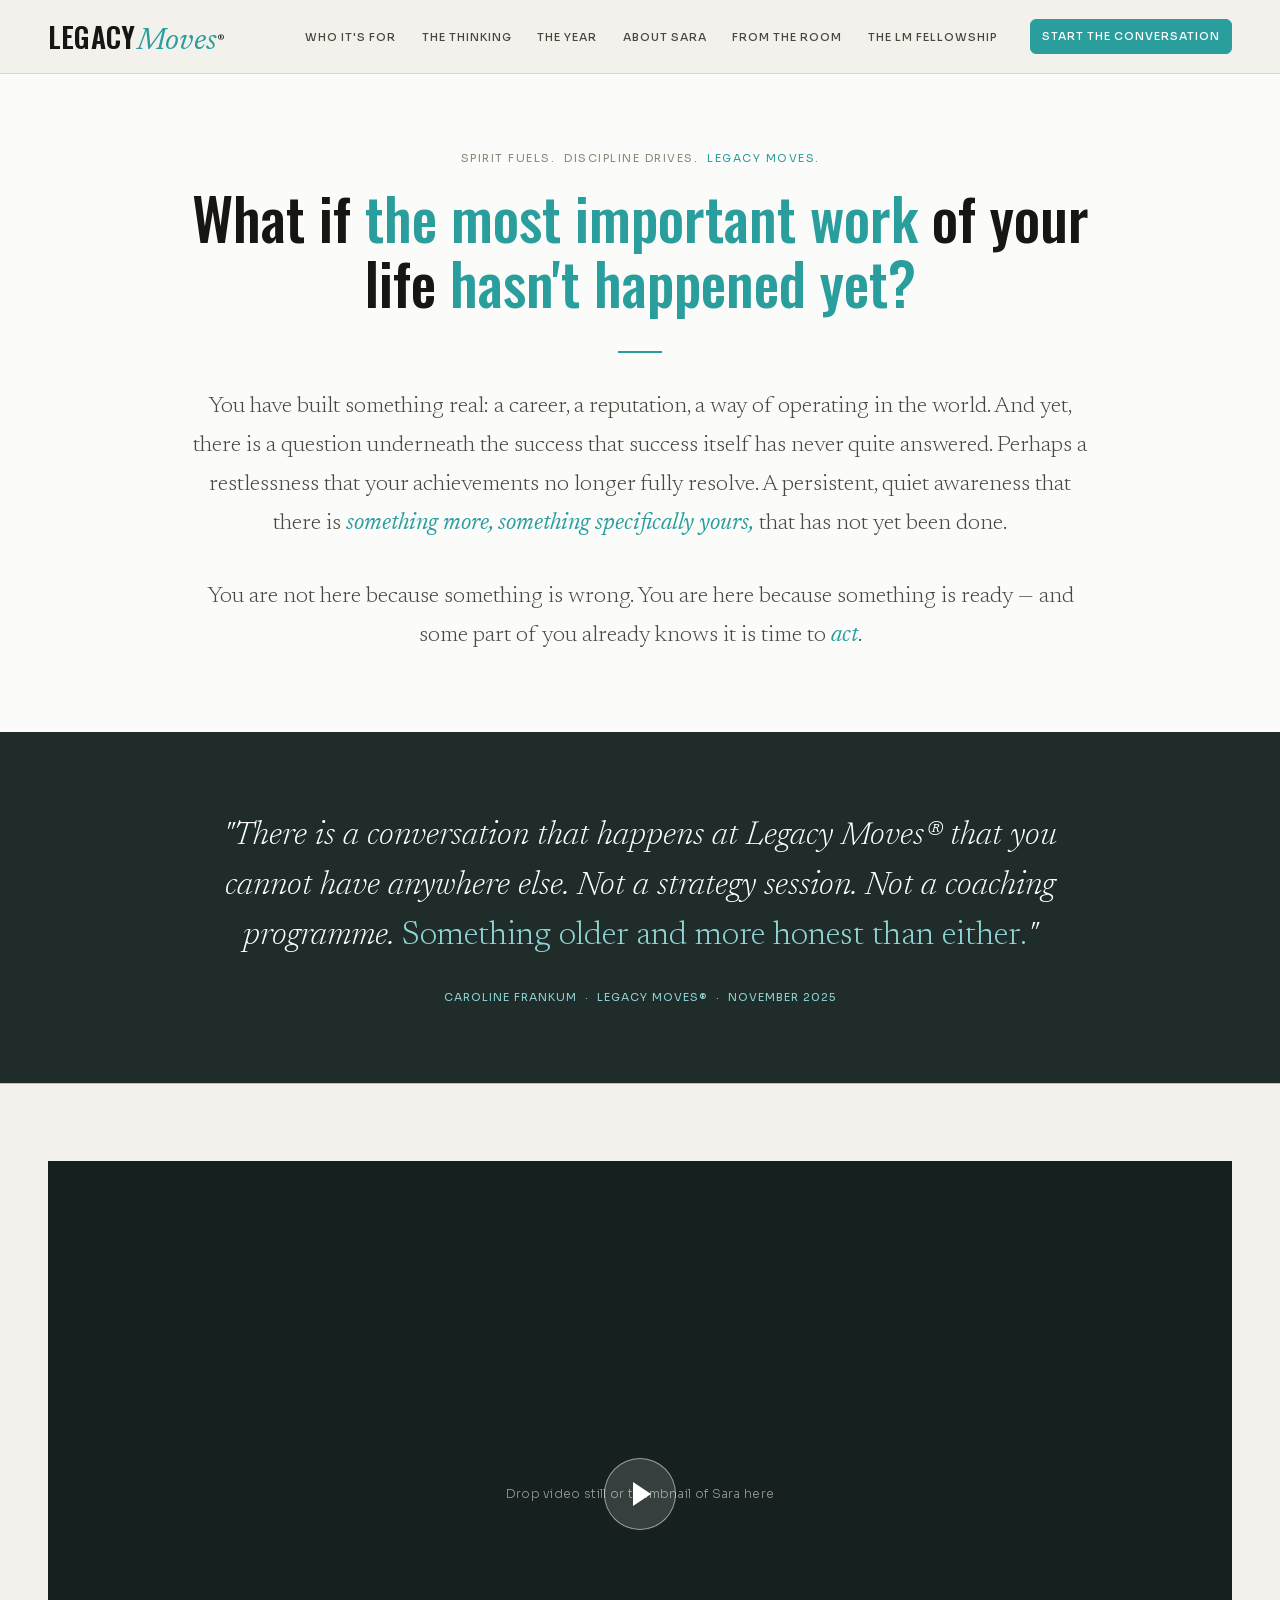
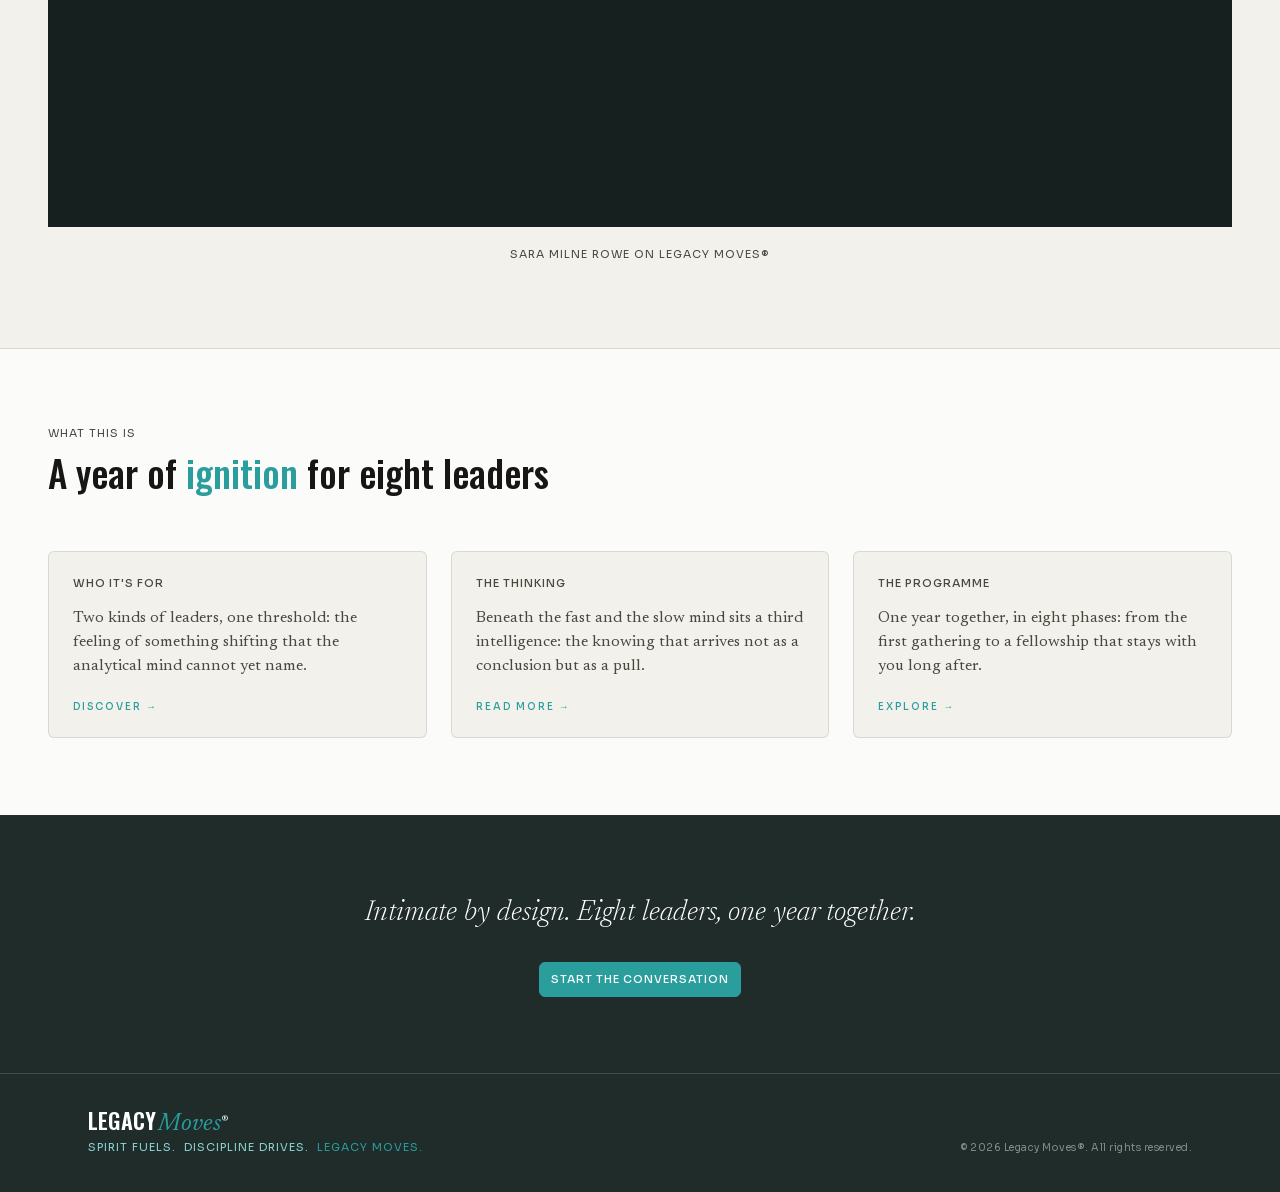
==== commit a35ba588: "copy" ====
--- a/index.html
+++ b/index.html
@@ -33,6 +33,7 @@
   </header>
 
   <!-- header:end -->
+  <script src="js/nav.js"></script>
 
   <main>
 
@@ -127,7 +128,6 @@
 
   <!-- footer:end -->
 
-<script src="js/nav.js"></script>
 <script src="js/quote-cycle.js"></script>
 </body>
 </html>
--- a/css/style.css
+++ b/css/style.css
@@ -9,6 +9,7 @@
   /* Text */
   --color-text: #171614;
   --color-text-secondary: #4A473E;
+  --color-text-body: #4A473E;
   --color-text-muted: #5A5A54;
   --color-text-quote: #726D5F;
   --color-text-label: #8B8676;
@@ -260,6 +261,7 @@
 /* Two/three column layouts stack below these breakpoints */
 @media (max-width: 900px) {
   .stack-md { grid-template-columns: 1fr !important; gap: 48px !important; }
+  .stack-md .sticky-heading { position: static; }
 }
 @media (max-width: 768px) {
   .stack-sm { grid-template-columns: 1fr !important; }
@@ -285,7 +287,7 @@
   font-weight: 400;
   letter-spacing: 1px;
   text-transform: uppercase;
-  color: var(--color-text-label);
+  color: var(--color-text-secondary);
 }
 .eyebrow-spaced { margin-bottom: 12px; }
 .eyebrow-center { text-align: center; }
@@ -309,7 +311,7 @@
   font-weight: 500;
   letter-spacing: 1px;
   text-transform: uppercase;
-  color: var(--color-text);
+  color: var(--color-text-secondary);
 }
 .card-label.is-highlight { color: var(--color-teal); }
 .card-stack { display: flex; flex-direction: column; gap: 16px; }
@@ -437,7 +439,7 @@
   font-family: 'Newsreader', serif;
   font-size: clamp(19px, 1.8vw, 23px);
   font-weight: 300;
-  color: var(--color-text-secondary);
+  color: var(--color-text-body);
   margin: 34px auto 0;
   line-height: 1.7;
 }
@@ -445,7 +447,7 @@
   font-family: 'Newsreader', serif;
   font-size: 16px;
   font-weight: 400;
-  color: var(--color-text-secondary);
+  color: var(--color-text-body);
   line-height: 1.5;
   margin: 16px 0 22px;
 }
@@ -494,7 +496,7 @@
   font-family: 'Newsreader', serif;
   font-size: 17px;
   font-weight: 300;
-  color: var(--color-text-secondary);
+  color: var(--color-text-body);
   line-height: 1.7;
   margin: 0;
 }
@@ -549,7 +551,7 @@
 }
 .breakdown-row.is-highlight .breakdown-marker { font-size: 13px; font-weight: 500; color: var(--color-teal); }
 .breakdown-row.is-highlight .breakdown-title { font-size: 18px; }
-.breakdown-row.is-highlight .breakdown-desc { color: var(--color-text-secondary); }
+.breakdown-row.is-highlight .breakdown-desc { color: var(--color-text-body); }
 
 .stirs-row .step-number { font-size: clamp(17px, 1.6vw, 22px); }
 
@@ -679,7 +681,7 @@
 .divider-grid-hero { max-width: 1180px; margin: 0 auto; gap: clamp(40px, 5vw, 80px); align-items: stretch; }
 .split-lead { font-family: 'Sora', sans-serif; font-size: clamp(20px, 2vw, 27px); font-weight: 400; line-height: 1.4; color: var(--color-text); margin: 0; }
 .split-quote-col { padding-top: 4px; }
-.split-quote-text { font-family: 'Newsreader', serif; font-style: italic; font-weight: 300; font-size: clamp(18px, 1.9vw, 24px); line-height: 1.7; color: var(--color-text-secondary); margin: 0 0 22px; }
+.split-quote-text { font-family: 'Newsreader', serif; font-style: italic; font-weight: 300; font-size: clamp(18px, 1.9vw, 24px); line-height: 1.7; color: var(--color-text-body); margin: 0 0 22px; }
 
 .testimonial-quote { font-family: 'Newsreader', serif; font-size: 20px; font-style: italic; font-weight: 300; color: var(--color-text); line-height: 1.65; margin: 0 0 20px; }
 
@@ -694,7 +696,7 @@
 .fellowship-quote { font-family: 'Newsreader', serif; font-size: clamp(19px, 1.8vw, 22px); font-weight: 300; font-style: italic; color: var(--color-text); line-height: 1.5; margin: 0 0 12px; }
 
 /* ════════ Investment / pricing list (Start the Conversation) ════════ */
-.investment-intro { font-family: 'Newsreader', serif; font-size: 19px; font-weight: 300; line-height: 1.65; color: var(--color-text-secondary); margin: 0 0 32px; }
+.investment-intro { font-family: 'Newsreader', serif; font-size: 19px; font-weight: 300; line-height: 1.65; color: var(--color-text-body); margin: 0 0 32px; }
 .price-total { font-family: 'Oswald', sans-serif; font-weight: 500; text-transform: none; font-size: clamp(32px, 4vw, 48px); color: var(--color-teal-light); line-height: 1; margin: 32px 0 0; }
 .price-note { font-family: 'Sora', sans-serif; font-size: 12px; font-weight: 400; color: rgba(var(--white-rgb), .6); margin: 14px 0 0; }
 
@@ -703,6 +705,9 @@
   background: var(--color-brown);
   border-radius: 6px;
   padding: 80px 80px;
+}
+@media (max-width: 640px) {
+  .cta-box { padding: 24px; }
 }
 .cta-inner { max-width: 700px; margin: 0 auto; }
 .cta-copy {
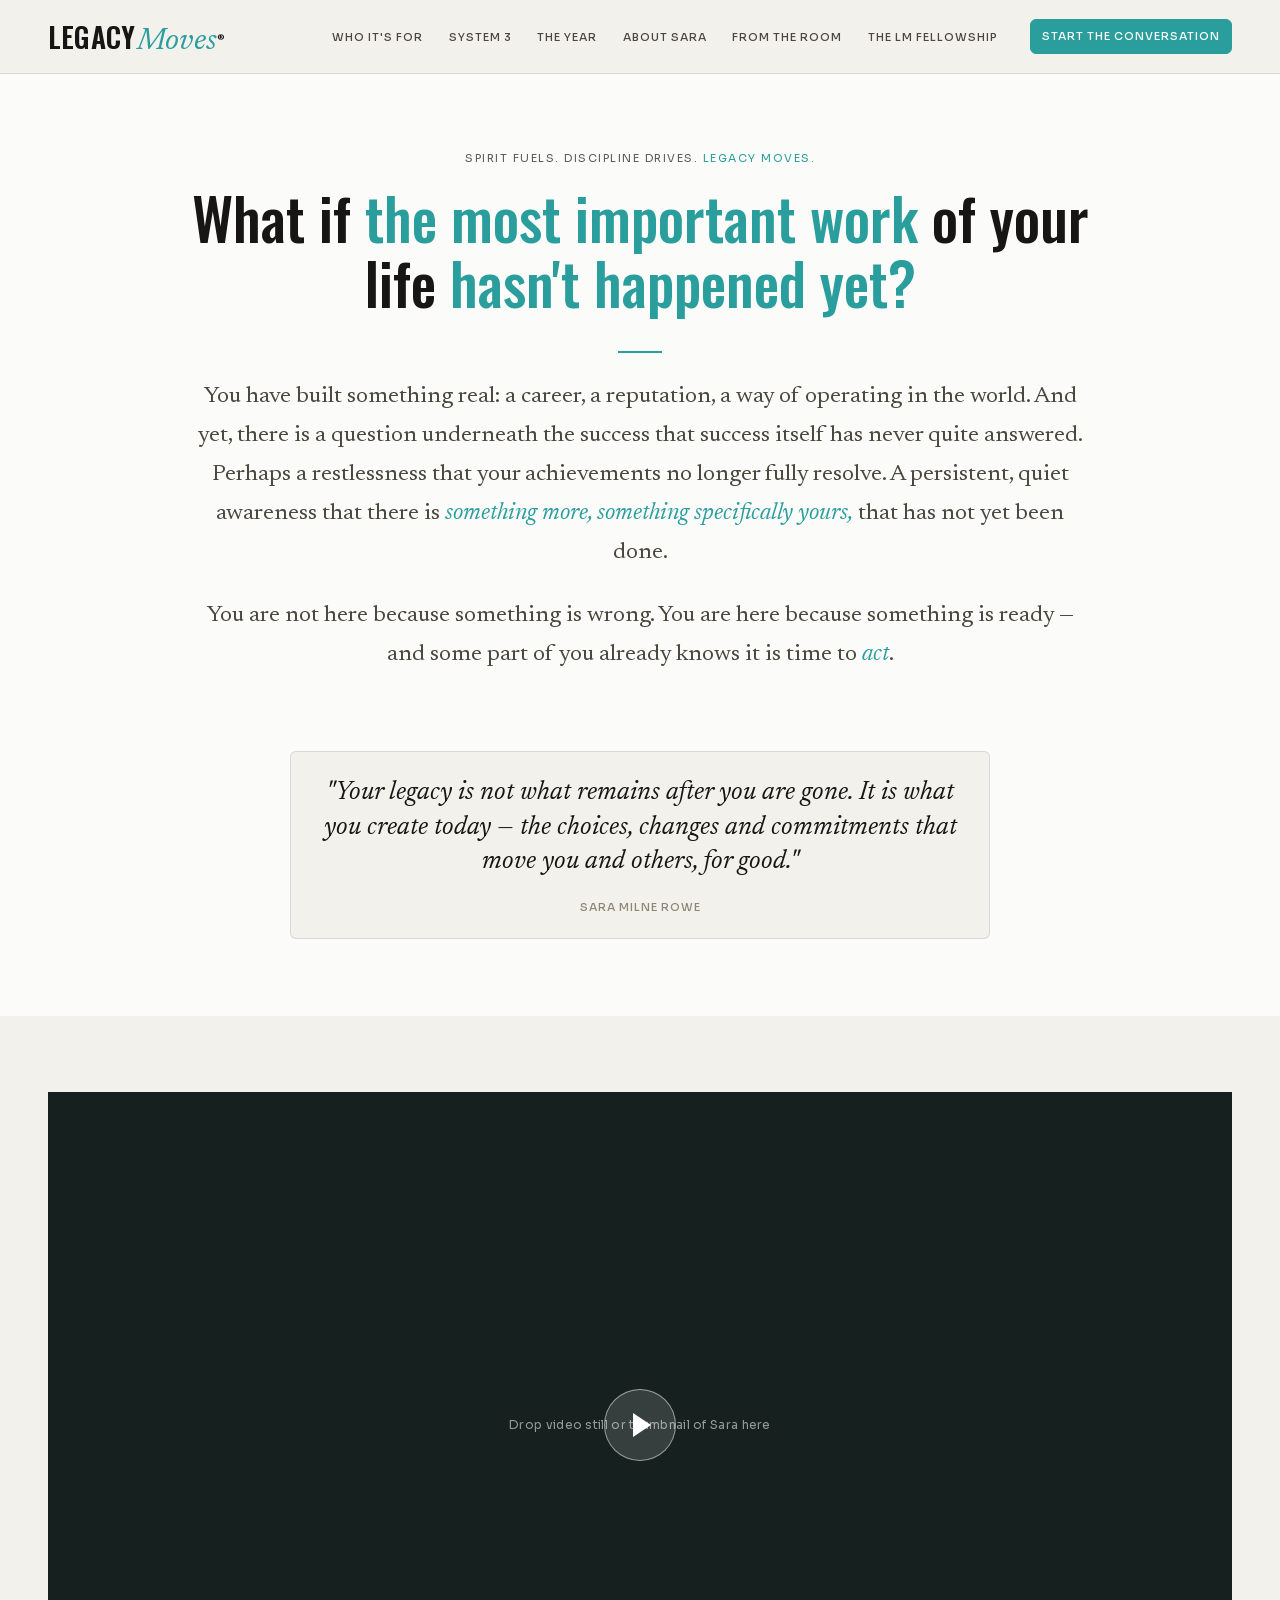
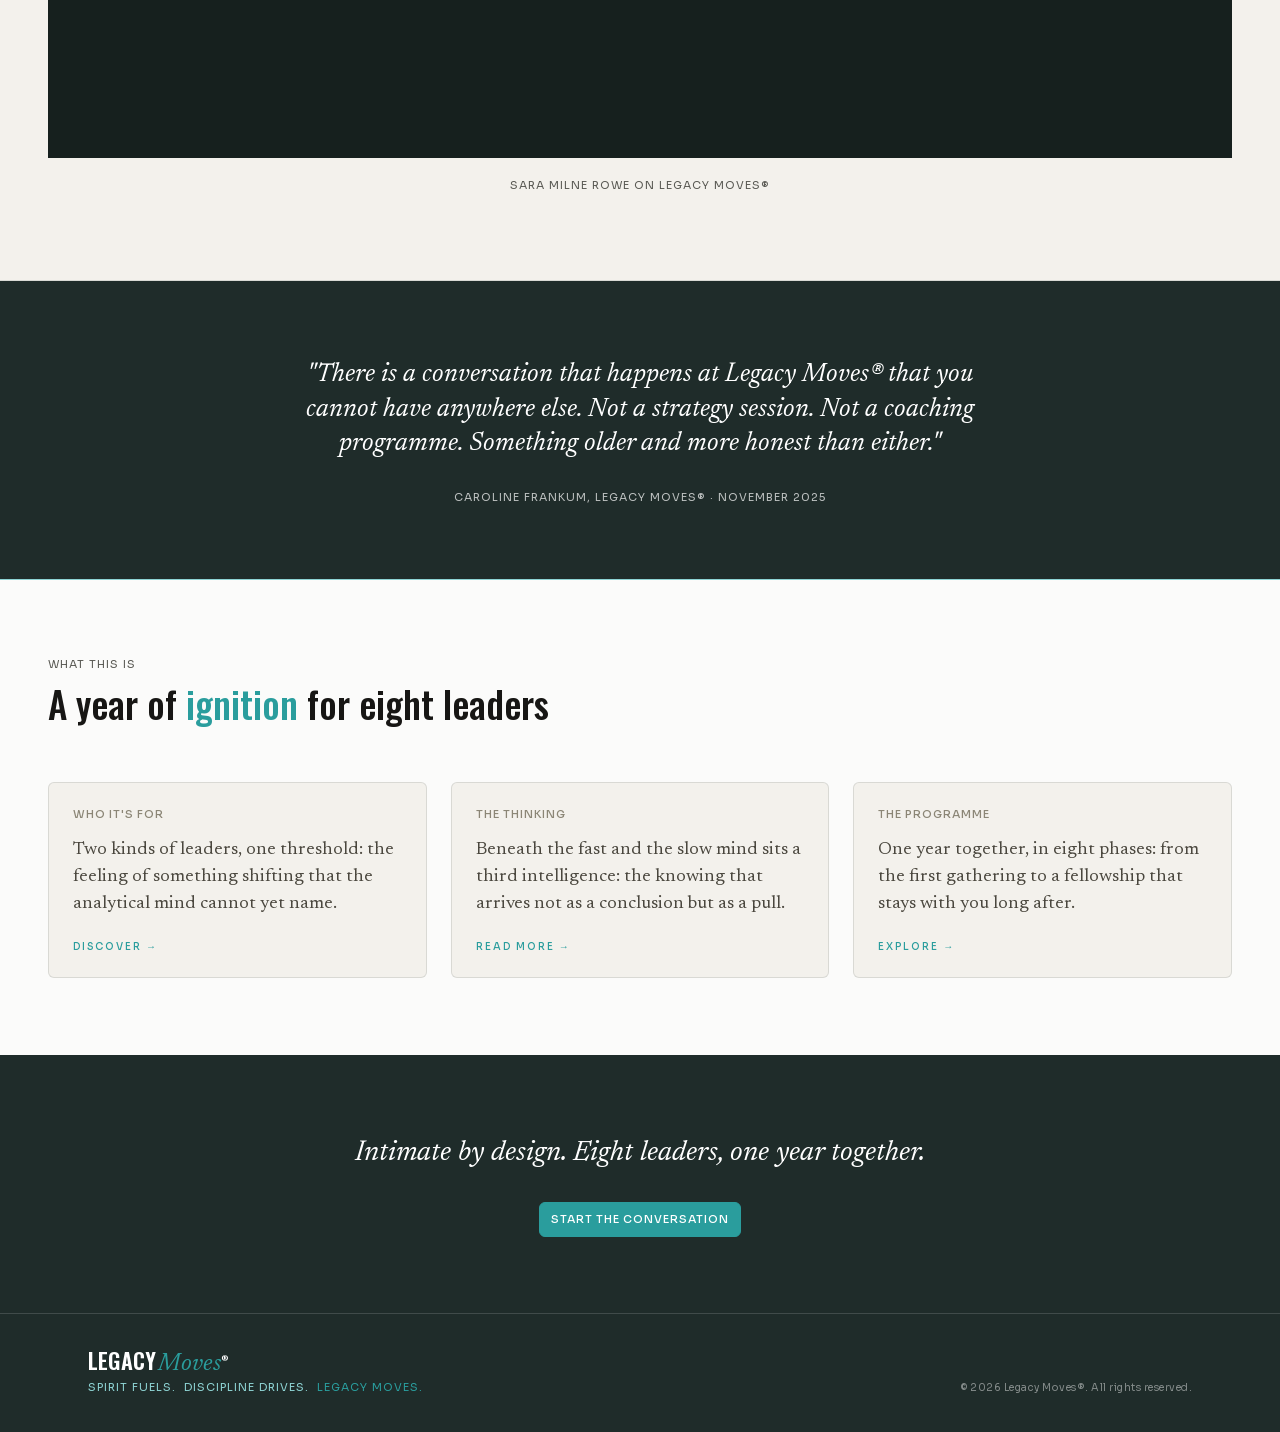
==== commit 81f0ca5f: "style updates" ====
--- a/index.html
+++ b/index.html
@@ -16,7 +16,7 @@
       </a>
       <nav class="site-nav" id="site-nav">
         <a href="who-its-for.html" class="nav-link">Who it's for</a>
-        <a href="the-thinking.html" class="nav-link">The thinking</a>
+        <a href="system-3.html" class="nav-link">System 3</a>
         <a href="the-year.html" class="nav-link">The Year</a>
         <a href="about-sara.html" class="nav-link">About Sara</a>
         <a href="from-the-room.html" class="nav-link">From the room</a>
@@ -40,27 +40,16 @@
   <div data-screen-label="Home">
     <section class="section-plain">
       <div class="wrap wrap-1000 text-center">
-        <div class="hero-tagline">Spirit Fuels.&nbsp;&nbsp;Discipline Drives.&nbsp;&nbsp;<span class="text-teal">Legacy Moves.</span></div>
+        <div class="hero-tagline">Spirit Fuels. Discipline Drives. <span class="text-teal">Legacy Moves.</span></div>
         <h1 class="hero-heading">What if <span class="text-teal">the most important work</span> of your life <span class="text-teal">hasn't happened yet?</span></h1>
         <div class="rule-teal"></div>
         <p class="hero-lead">You have built something real: a career, a reputation, a way of operating in the world. And yet, there is a question underneath the success that success itself has never quite answered. Perhaps a restlessness that your achievements no longer fully resolve. A persistent, quiet awareness that there is <span class="text-teal-em">something more, something specifically yours,</span> that has not yet been done.</p>
         <p class="hero-lead">You are not here because something is wrong. You are here because something is ready — and some part of you already knows it is time to <span class="text-teal-em">act</span>.</p>
-
-      </div>
-    </section>
-
-    <section class="section-dark">
-      <div class="quote-cycler">
-        <div class="quote-slide is-active">
-          <p class="pull-quote">"There is a conversation that happens at Legacy Moves® that you cannot have anywhere else. Not a strategy session. Not a coaching programme. <em class="quote-em">Something older and more honest </em><span class="nowrap"><em class="quote-em">than either.</em>"</span></p>
-          <p class="pull-quote-attribution">Caroline Frankum &nbsp;·&nbsp; Legacy Moves® &nbsp;·&nbsp; November 2025</p>
-        </div>
-        <div class="quote-slide">
-          <p class="pull-quote">"Your legacy is not what remains after you are gone. It is what you create today — the choices, changes and commitments that move you and others, for good."</p>
-          <p class="pull-quote-attribution">Sara Milne Rowe</p>
+        <div class="card hero-quote-card">
+          <p class="testimonial-quote">"Your legacy is not what remains after you are gone. It is what you create today — the choices, changes and commitments that move you and others, for good."</p>
+          <span class="card-label">Sara Milne Rowe</span>
         </div>
       </div>
-      <div class="section-dark-edge"></div>
     </section>
 
     <section class="section-alt">
@@ -75,6 +64,20 @@
       </div>
     </section>
 
+    <section class="section-dark">
+      <div class="quote-cycler">
+        <div class="quote-slide is-active">
+          <p class="pull-quote">"There is a conversation that happens at Legacy Moves® that you cannot have anywhere else. Not a strategy session. Not a coaching programme. Something older and more honest than either."</p>
+          <p class="pull-quote-attribution">Caroline Frankum, Legacy Moves® · November 2025</p>
+        </div>
+        <div class="quote-slide">
+          <p class="pull-quote">"I have been in many rooms with skilled facilitators. This was different. Sara holds something rare: the ability to help you hear yourself more clearly than you ever have. The decisions I made in that room have shaped everything since."</p>
+          <p class="pull-quote-attribution">Zehra Chatoo, Senior Executive · Global Markets</p>
+        </div>        
+      </div>
+      <div class="section-dark-edge"></div>
+    </section>
+
     <section class="section-plain">
       <div class="wrap">
         <div class="heading-group">
@@ -87,7 +90,7 @@
             <p class="card-body">Two kinds of leaders, one threshold: the feeling of something shifting that the analytical mind cannot yet name.</p>
             <span class="tag-teal card-cta">Discover →</span>
           </a>
-          <a href="the-thinking.html" class="card info-card">
+          <a href="system-3.html" class="card info-card">
             <span class="card-label">The thinking</span>
             <p class="card-body">Beneath the fast and the slow mind sits a third intelligence: the knowing that arrives not as a conclusion but as a pull.</p>
             <span class="tag-teal card-cta">Read more →</span>
--- a/css/style.css
+++ b/css/style.css
@@ -31,14 +31,15 @@
 
 /* Legacy Moves — base styles */
 * { box-sizing: border-box; }
-html, body { margin: 0; padding: 0; background: var(--color-bg-base); overflow-x: hidden; }
+html { margin: 0; padding: 0; }
+body { margin: 0; padding: 0; background: var(--color-bg-base); overflow-x: clip; }
 ::selection { background: var(--color-bg-base); }
 body {
   width: 100%;
   background: var(--color-bg);
   color: var(--color-text);
   font-family: 'Newsreader', serif;
-  font-weight: 300;
+  font-weight: 400;
 }
 img { max-width: 100%; }
 a { color: inherit; }
@@ -55,10 +56,27 @@
 /* ════════ Container padding — shrinks on small screens ════════ */
 @media (max-width: 640px) {
   .wrap {
-    padding-left: 24px !important;
-    padding-right: 24px !important;
+    padding-left: 16px !important;
+    padding-right: 16px !important;
   }
-  .footer-inner { padding-left: 24px !important; padding-right: 24px !important; }
+  .footer-inner { padding-left: 16px !important; padding-right: 16px !important; }
+  .section-dark { padding-left: 16px !important; padding-right: 16px !important; }
+
+  /* 16px reading-text size on mobile — card copy and body copy alike */
+  .body-copy,
+  .card-body,
+  .breakdown-desc,
+  .quote-text,
+  .credential-item { font-size: 16px !important; }
+  .hero-lead { font-size: 18px !important; }
+  .card-heading { font-size: 18px !important; }
+
+  .card { padding: 16px !important; }
+  .info-cards,
+  .persona-cards { gap: 16px !important; }
+  .masonry { column-gap: 16px !important; }
+  .masonry .card { margin-bottom: 16px !important; }
+  .heading-group { margin-bottom: 32px !important; }
 }
 
 /* ════════ Header / nav ════════ */
@@ -190,9 +208,45 @@
 }
 
 @media (max-width: 640px) {
-  .header-top { padding: 16px 24px; }
+  .header-top { padding: 16px; }
   .logo-lockup .wordmark { font-size: 23px; }
   .logo-lockup .wordmark-script { font-size: 25px; }
+
+  /* Force hamburger mode on phones via CSS alone — no JS wait, no flicker */
+  .header-cta { display: none; }
+  .nav-toggle { display: block; }
+  nav.site-nav {
+    position: fixed;
+    inset: 0;
+    z-index: 100;
+    background: var(--color-brown);
+    flex-direction: column;
+    align-items: center;
+    justify-content: center;
+    gap: 28px;
+    padding: 96px 24px 48px;
+    overflow-y: auto;
+    opacity: 0;
+    visibility: hidden;
+    transition: opacity .3s ease, visibility 0s linear .3s;
+  }
+  nav.site-nav.open {
+    opacity: 1;
+    visibility: visible;
+    transition: opacity .3s ease;
+  }
+  .nav-link {
+    font-size: 20px;
+    letter-spacing: 1.5px;
+    color: rgba(var(--white-rgb), .65);
+  }
+  .nav-link.active { color: var(--color-white); }
+  .nav-link.active::after { border-bottom-color: var(--color-teal-light); }
+  .nav-cta {
+    display: inline-block;
+    margin-top: 16px;
+    padding: 14px 32px;
+  }
 }
 
 /* ════════ Footer ════════ */
@@ -214,7 +268,7 @@
 .footer-bottom .footer-tagline { margin-top: 4px; }
 .footer-bottom .footer-copyright { margin-top: 0; }
 .footer-quote {
-  font-family: 'Newsreader', serif; font-style: italic; font-weight: 300;
+  font-family: 'Newsreader', serif; font-style: italic; font-weight: 400;
   font-size: clamp(18px, 2.2vw, 28px); line-height: 1.5; color: var(--color-white);
   max-width: 640px; margin: 0 auto 28px;
 }
@@ -253,7 +307,7 @@
 /* ════════ Homepage hero ════════ */
 .hero-tagline {
   font-family: 'Sora', sans-serif; font-weight: 400; font-size: 11px;
-  letter-spacing: 1.5px; text-transform: uppercase; color: var(--color-text-label);
+  letter-spacing: 1.5px; text-transform: uppercase; color: var(--color-text-muted);
   margin-bottom: 20px;
 }
 
@@ -261,7 +315,7 @@
 /* Two/three column layouts stack below these breakpoints */
 @media (max-width: 900px) {
   .stack-md { grid-template-columns: 1fr !important; gap: 48px !important; }
-  .stack-md .sticky-heading { position: static; }
+  .stack-md .sticky-heading { position: static; top: auto; }
 }
 @media (max-width: 768px) {
   .stack-sm { grid-template-columns: 1fr !important; }
@@ -278,6 +332,7 @@
 .text-center { text-align: center; }
 .heading-group { margin-bottom: 56px; }
 .heading-group-tight { margin-bottom: 26px; }
+.heading-group-center { text-align: center; max-width: 1000px; margin-left: auto; margin-right: auto; }
 
 /* ════════ Eyebrow labels (small uppercase kickers above headings) ════════ */
 .eyebrow {
@@ -287,7 +342,7 @@
   font-weight: 400;
   letter-spacing: 1px;
   text-transform: uppercase;
-  color: var(--color-text-secondary);
+  color: var(--color-text-muted);
 }
 .eyebrow-spaced { margin-bottom: 12px; }
 .eyebrow-center { text-align: center; }
@@ -311,10 +366,11 @@
   font-weight: 500;
   letter-spacing: 1px;
   text-transform: uppercase;
-  color: var(--color-text-secondary);
+  color: var(--color-text-label);
 }
 .card-label.is-highlight { color: var(--color-teal); }
 .card-stack { display: flex; flex-direction: column; gap: 16px; }
+.card-stack-narrow { max-width: 700px; margin-left: auto; margin-right: auto; }
 
 .stirs-row {
   display: flex;
@@ -343,7 +399,7 @@
 .section-alt { background: var(--color-bg-alt); border-bottom: 1px solid var(--color-border); }
 .section-bordered { background: var(--color-bg); border-bottom: 1px solid var(--color-border); }
 .section-quote { background: var(--color-bg); padding: clamp(48px, 6vw, 80px) 7vw; }
-.section-dark { background: var(--color-brown); padding: 80px 80px; position: relative; overflow: hidden; }
+.section-dark { background: var(--color-brown); padding: clamp(56px, 6vw, 84px) 48px; position: relative; overflow: hidden; }
 /* ════════ Card (shared visual style) ════════ */
 .card {
   background: var(--color-bg-card);
@@ -389,12 +445,17 @@
   margin: 0 0 20px;
   color: var(--color-text);
 }
+.card-heading .text-teal {
+  color: var(--color-teal);
+  margin-right: 8px;
+}
+
 .card-heading-flush { margin-bottom: 0; }
 .quote-text {
   font-family: 'Newsreader', serif;
-  font-size: 15px;
+  font-size: 18px;
   font-style: italic;
-  font-weight: 300;
+  font-weight: 400;
   color: var(--color-text-quote);
   line-height: 1.55;
   margin: 0;
@@ -438,14 +499,14 @@
 .hero-lead {
   font-family: 'Newsreader', serif;
   font-size: clamp(19px, 1.8vw, 23px);
-  font-weight: 300;
+  font-weight: 400;
   color: var(--color-text-body);
-  margin: 34px auto 0;
+  margin: 24px auto 0;
   line-height: 1.7;
 }
 .card-body {
   font-family: 'Newsreader', serif;
-  font-size: 16px;
+  font-size: 18px;
   font-weight: 400;
   color: var(--color-text-body);
   line-height: 1.5;
@@ -486,7 +547,7 @@
   font-family: 'Newsreader', serif;
   font-size: clamp(19px, 1.8vw, 23px);
   font-style: italic;
-  font-weight: 300;
+  font-weight: 400;
   color: var(--color-text-muted);
   line-height: 1.5;
 }
@@ -494,13 +555,13 @@
 /* ════════ Body copy ════════ */
 .body-copy {
   font-family: 'Newsreader', serif;
-  font-size: 17px;
-  font-weight: 300;
+  font-size: 18px;
+  font-weight: 400;
   color: var(--color-text-body);
   line-height: 1.7;
   margin: 0;
 }
-.body-copy-top { margin-top: 22px; }
+.body-copy-top { margin-top: 16px; }
 .body-copy-bottom { margin-bottom: 20px; }
 .text-strong { color: var(--color-text); font-weight: 500; }
 
@@ -543,10 +604,10 @@
 }
 .breakdown-desc {
   font-family: 'Newsreader', serif;
-  font-size: 14px;
-  font-weight: 300;
+  font-size: 18px;
+  font-weight: 400;
   color: var(--color-text);
-  line-height: 1.6;
+  line-height: 1.3;
   margin: 0;
 }
 .breakdown-row.is-highlight .breakdown-marker { font-size: 13px; font-weight: 500; color: var(--color-teal); }
@@ -557,7 +618,8 @@
 
 /* ════════ Card list (single column, capped width) ════════ */
 .card-list { display: flex; flex-direction: column; }
-.sticky-heading { position: sticky; top: 96px; align-self: stretch; }
+.sticky-heading-outer { align-self: stretch; }
+.sticky-heading { position: sticky; top: 148px; }
 .list-item {
   display: flex;
   flex-direction: column;
@@ -610,29 +672,27 @@
   pointer-events: none;
 }
 .video-carousel-slide.is-active { opacity: 1; pointer-events: auto; }
+.video-carousel-controls {
+  display: flex;
+  align-items: center;
+  justify-content: space-between;
+  margin-top: 16px;
+}
+.video-carousel-arrows { display: flex; gap: 8px; }
 .video-carousel-arrow {
-  position: absolute;
-  top: 50%;
-  transform: translateY(-50%);
-  width: 44px;
-  height: 44px;
-  border-radius: 50%;
-  background: rgba(var(--white-rgb), .14);
-  border: 1px solid rgba(var(--white-rgb), .5);
-  color: var(--color-white);
-  font-family: 'Sora', sans-serif;
-  font-size: 20px;
+  background: none;
+  border: none;
+  padding: 4px;
+  color: var(--color-teal);
+  font-size: 22px;
   line-height: 1;
   display: flex;
   align-items: center;
   justify-content: center;
   cursor: pointer;
-  z-index: 2;
-}
-.video-carousel-arrow:hover { background: rgba(var(--white-rgb), .25); }
-.video-carousel-prev { left: 16px; }
-.video-carousel-next { right: 16px; }
-.video-carousel-dots { display: flex; justify-content: center; gap: 8px; margin-top: 16px; }
+}
+.video-carousel-arrow:hover { color: var(--color-teal-hover); }
+.video-carousel-dots { display: flex; gap: 8px; }
 .video-carousel-dot {
   width: 8px;
   height: 8px;
@@ -652,10 +712,10 @@
 /* ════════ Pull quotes (dark sections) ════════ */
 .pull-quote {
   font-family: 'Newsreader', serif;
-  font-size: clamp(22px, 2.6vw, 34px);
-  font-weight: 300;
+  font-size: clamp(18px, 2vw, 28px);
+  font-weight: 400;
   font-style: italic;
-  line-height: 1.5;
+  line-height: 1.35;
   color: var(--color-white);
   max-width: 880px;
   margin: 0 auto;
@@ -674,16 +734,37 @@
   text-transform: uppercase;
   position: relative;
 }
-.quote-em { color: var(--color-teal-light); font-style: normal; }
+.quote-em { color: var(--color-teal-light); }
+.quote-slide .pull-quote-attribution { color: rgba(var(--white-rgb), .7); }
+.hero-quote-card { max-width: 700px; margin-top: clamp(56px, 6vw, 84px); margin-left: auto; margin-right: auto; }
+.hero-quote-card .testimonial-quote { font-size: clamp(18px, 2vw, 28px); line-height: 1.35; }
+
+.credential-cycler { margin-top: 20px; }
+.credential-item {
+  font-family: 'Newsreader', serif;
+  font-size: 18px;
+  font-weight: 400;
+  color: var(--color-text-body);
+  line-height: 1.5;
+  padding-left: 20px;
+  position: relative;
+  margin: 0;
+}
+.credential-item::before {
+  content: "•";
+  position: absolute;
+  left: 0;
+  color: var(--color-teal);
+}
 
 /* ════════ Testimonials (From the Room) ════════ */
 .divider-grid { display: grid; grid-template-columns: 1fr 1px 1fr; position: relative; }
 .divider-grid-hero { max-width: 1180px; margin: 0 auto; gap: clamp(40px, 5vw, 80px); align-items: stretch; }
 .split-lead { font-family: 'Sora', sans-serif; font-size: clamp(20px, 2vw, 27px); font-weight: 400; line-height: 1.4; color: var(--color-text); margin: 0; }
 .split-quote-col { padding-top: 4px; }
-.split-quote-text { font-family: 'Newsreader', serif; font-style: italic; font-weight: 300; font-size: clamp(18px, 1.9vw, 24px); line-height: 1.7; color: var(--color-text-body); margin: 0 0 22px; }
-
-.testimonial-quote { font-family: 'Newsreader', serif; font-size: 20px; font-style: italic; font-weight: 300; color: var(--color-text); line-height: 1.65; margin: 0 0 20px; }
+.split-quote-text { font-family: 'Newsreader', serif; font-style: italic; font-weight: 400; font-size: clamp(18px, 1.9vw, 24px); line-height: 1.7; color: var(--color-text-body); margin: 0 0 22px; }
+
+.testimonial-quote { font-family: 'Newsreader', serif; font-size: 20px; font-style: italic; font-weight: 400; color: var(--color-text); line-height: 1.65; margin: 0 0 20px; }
 
 /* ════════ About Sara ════════ */
 .bio-quote { font-family: 'Newsreader', serif; font-style: italic; font-size: clamp(20px, 2.2vw, 26px); line-height: 1.5; color: var(--color-text); margin: 6px 0 24px; }
@@ -693,10 +774,10 @@
 
 /* ════════ Fellowship members ════════ */
 .fellowship-members { display: flex; flex-direction: column; gap: 36px; }
-.fellowship-quote { font-family: 'Newsreader', serif; font-size: clamp(19px, 1.8vw, 22px); font-weight: 300; font-style: italic; color: var(--color-text); line-height: 1.5; margin: 0 0 12px; }
+.fellowship-quote { font-family: 'Newsreader', serif; font-size: clamp(19px, 1.8vw, 22px); font-weight: 400; font-style: italic; color: var(--color-text); line-height: 1.5; margin: 0 0 12px; }
 
 /* ════════ Investment / pricing list (Start the Conversation) ════════ */
-.investment-intro { font-family: 'Newsreader', serif; font-size: 19px; font-weight: 300; line-height: 1.65; color: var(--color-text-body); margin: 0 0 32px; }
+.investment-intro { font-family: 'Newsreader', serif; font-size: 19px; font-weight: 400; line-height: 1.65; color: var(--color-text-body); margin: 0 0 32px; }
 .price-total { font-family: 'Oswald', sans-serif; font-weight: 500; text-transform: none; font-size: clamp(32px, 4vw, 48px); color: var(--color-teal-light); line-height: 1; margin: 32px 0 0; }
 .price-note { font-family: 'Sora', sans-serif; font-size: 12px; font-weight: 400; color: rgba(var(--white-rgb), .6); margin: 14px 0 0; }
 
@@ -705,6 +786,7 @@
   background: var(--color-brown);
   border-radius: 6px;
   padding: 80px 80px;
+  margin-top: 56px;
 }
 @media (max-width: 640px) {
   .cta-box { padding: 24px; }
@@ -713,7 +795,7 @@
 .cta-copy {
   font-family: 'Newsreader', serif;
   font-size: 17px;
-  font-weight: 300;
+  font-weight: 400;
   line-height: 1.7;
   color: rgba(var(--white-rgb), .75);
   margin: 20px 0 0;
@@ -723,10 +805,11 @@
   font-family: 'Sora', sans-serif;
   font-size: clamp(16px, 1.8vw, 20px);
   font-weight: 400;
-  color: var(--color-white);
-  text-decoration: none;
+  color: var(--color-teal-light);
+  text-decoration: underline;
   margin: 32px 0 8px;
   transition: color .15s ease;
+
 }
 .cta-email:hover { color: var(--color-teal); }
 
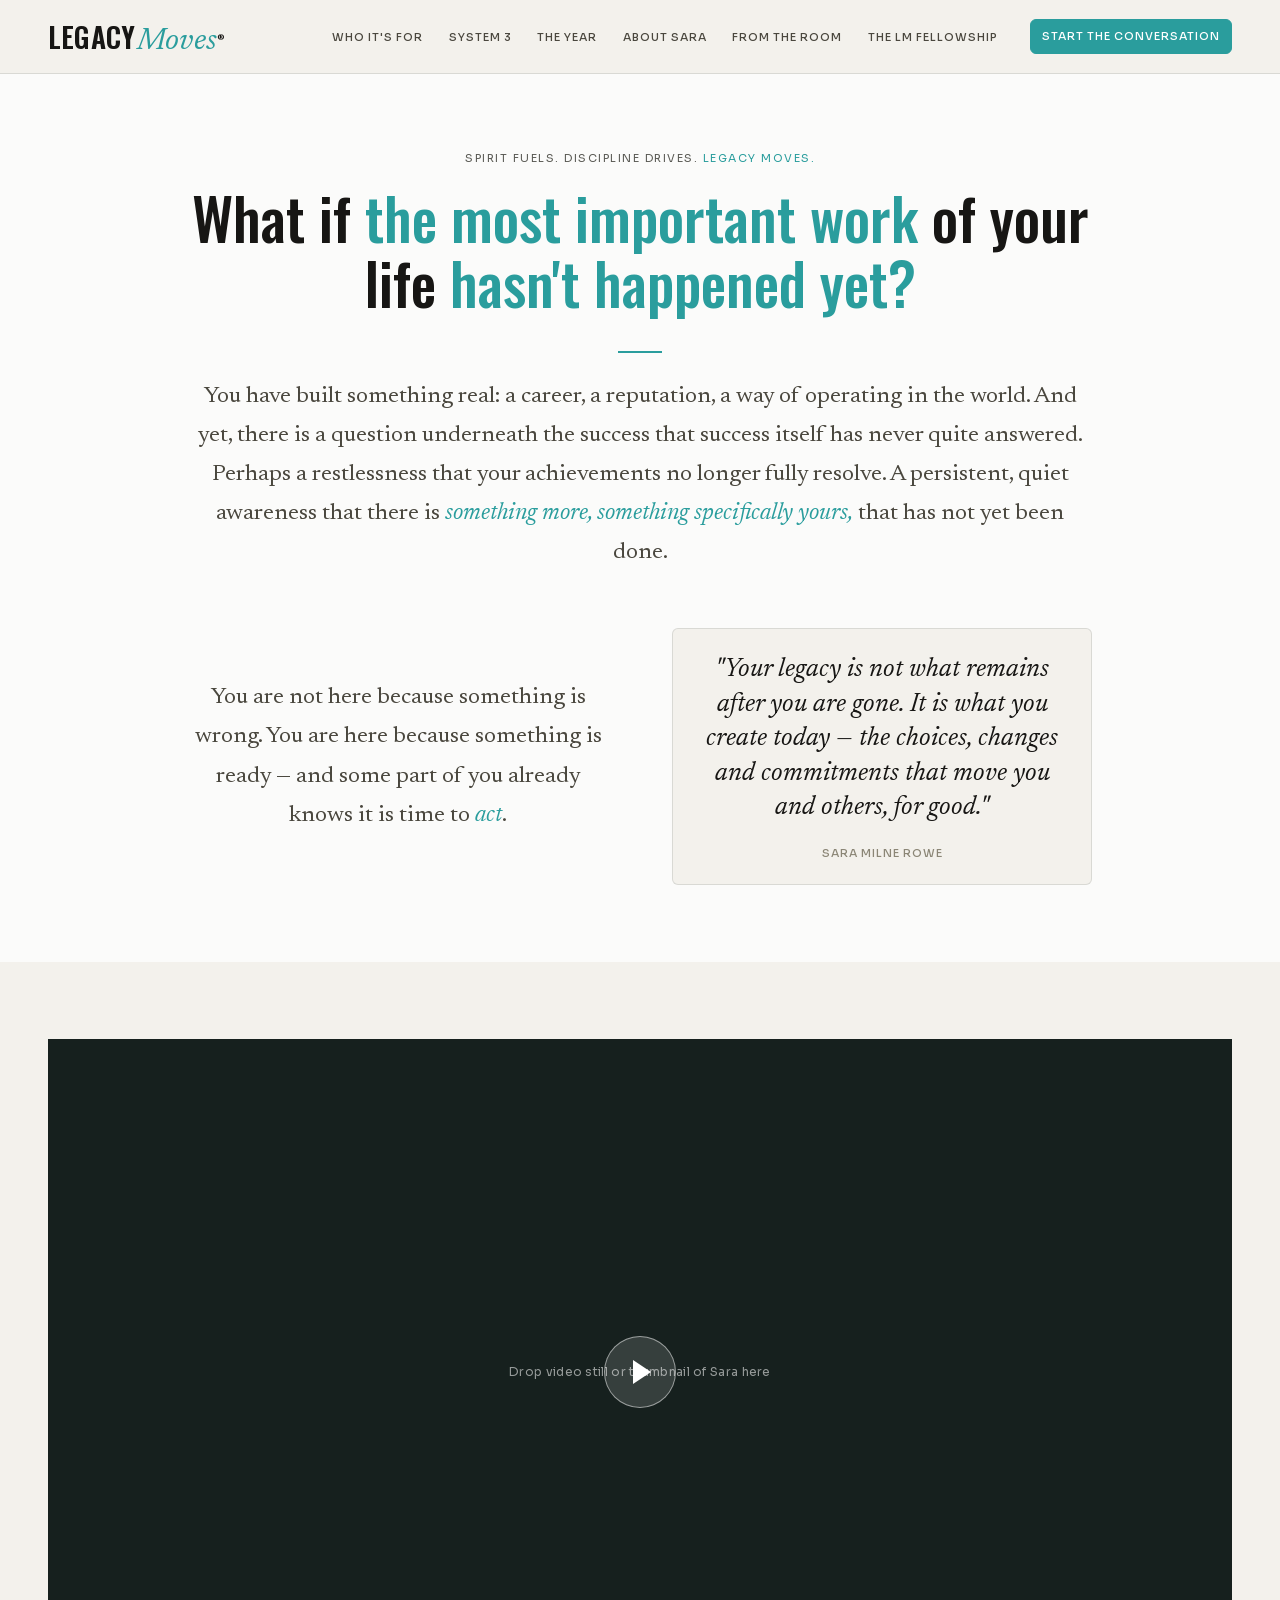
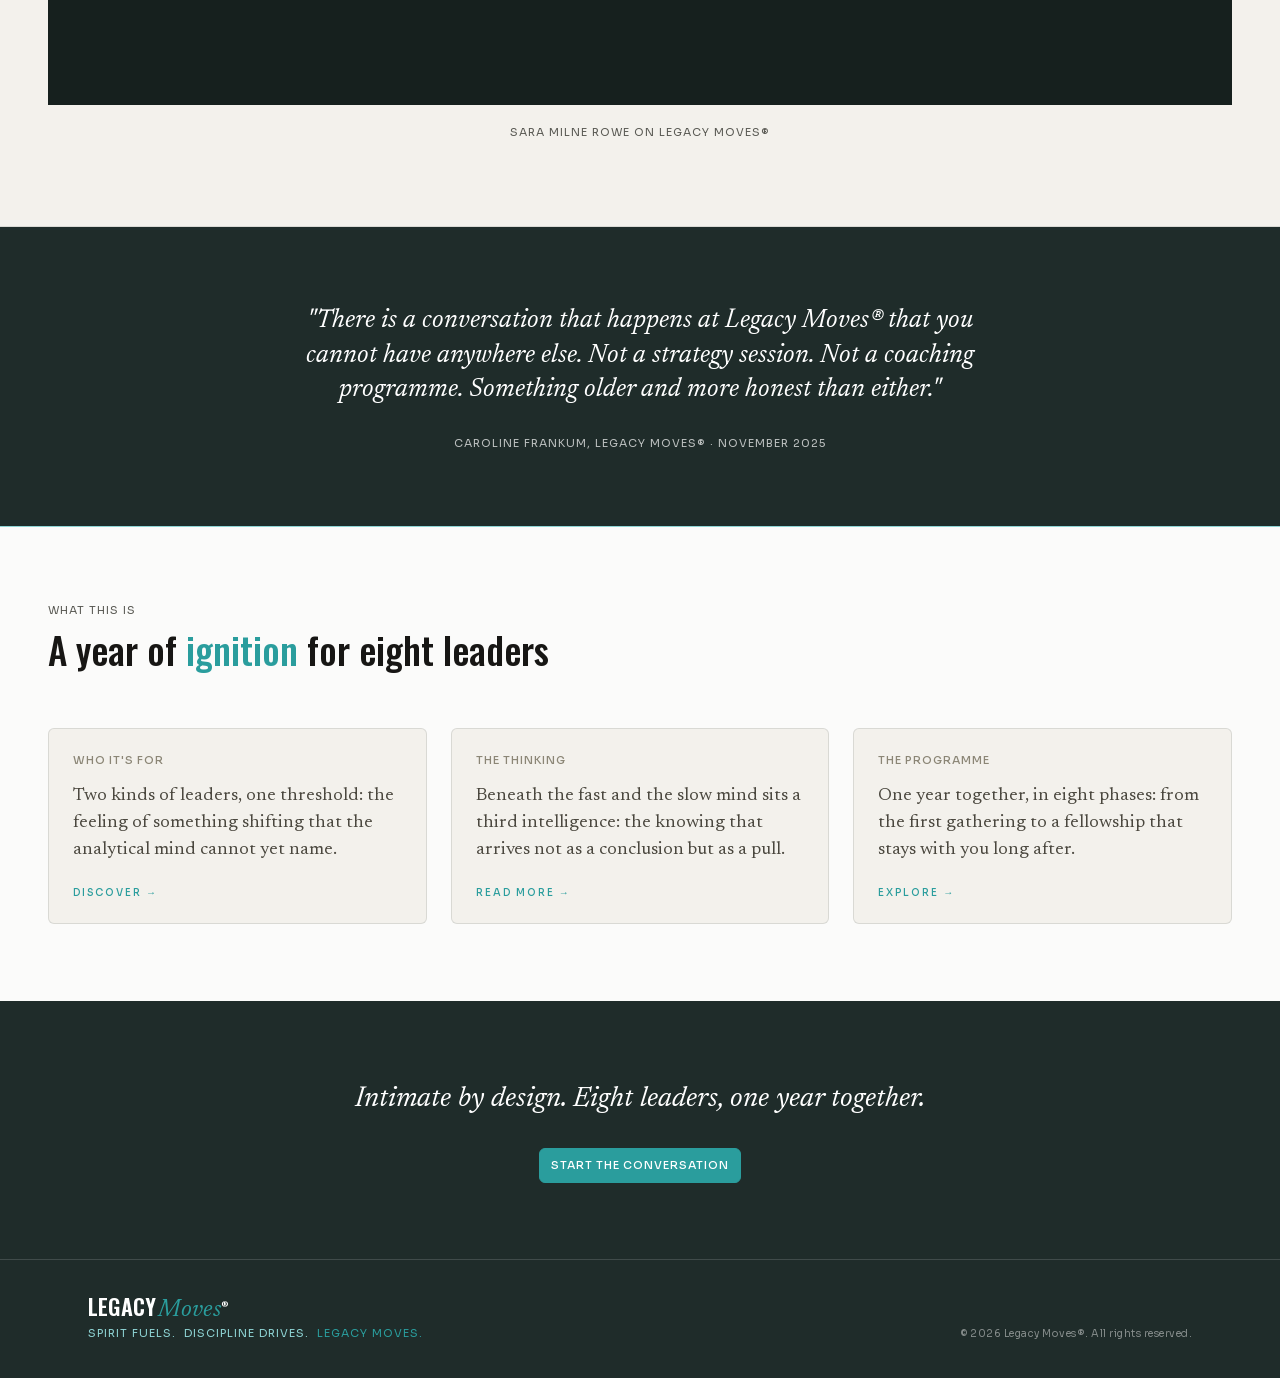
==== commit 1517276a: "home style" ====
--- a/index.html
+++ b/index.html
@@ -44,10 +44,12 @@
         <h1 class="hero-heading">What if <span class="text-teal">the most important work</span> of your life <span class="text-teal">hasn't happened yet?</span></h1>
         <div class="rule-teal"></div>
         <p class="hero-lead">You have built something real: a career, a reputation, a way of operating in the world. And yet, there is a question underneath the success that success itself has never quite answered. Perhaps a restlessness that your achievements no longer fully resolve. A persistent, quiet awareness that there is <span class="text-teal-em">something more, something specifically yours,</span> that has not yet been done.</p>
-        <p class="hero-lead">You are not here because something is wrong. You are here because something is ready — and some part of you already knows it is time to <span class="text-teal-em">act</span>.</p>
-        <div class="card hero-quote-card">
-          <p class="testimonial-quote">"Your legacy is not what remains after you are gone. It is what you create today — the choices, changes and commitments that move you and others, for good."</p>
-          <span class="card-label">Sara Milne Rowe</span>
+        <div class="split-grid split-1-1 split-align-center stack-md hero-split">
+          <p class="hero-lead">You are not here because something is wrong. You are here because something is ready — and some part of you already knows it is time to <span class="text-teal-em">act</span>.</p>
+          <div class="card hero-quote-card">
+            <p class="testimonial-quote">"Your legacy is not what remains after you are gone. It is what you create today — the choices, changes and commitments that move you and others, for good."</p>
+            <span class="card-label">Sara Milne Rowe</span>
+          </div>
         </div>
       </div>
     </section>
--- a/css/style.css
+++ b/css/style.css
@@ -737,6 +737,9 @@
 .quote-em { color: var(--color-teal-light); }
 .quote-slide .pull-quote-attribution { color: rgba(var(--white-rgb), .7); }
 .hero-quote-card { max-width: 700px; margin-top: clamp(56px, 6vw, 84px); margin-left: auto; margin-right: auto; }
+.hero-split { margin-top: 56px; }
+.hero-split .hero-quote-card,
+.hero-split .hero-lead { margin-top: 0; }
 .hero-quote-card .testimonial-quote { font-size: clamp(18px, 2vw, 28px); line-height: 1.35; }
 
 .credential-cycler { margin-top: 20px; }
